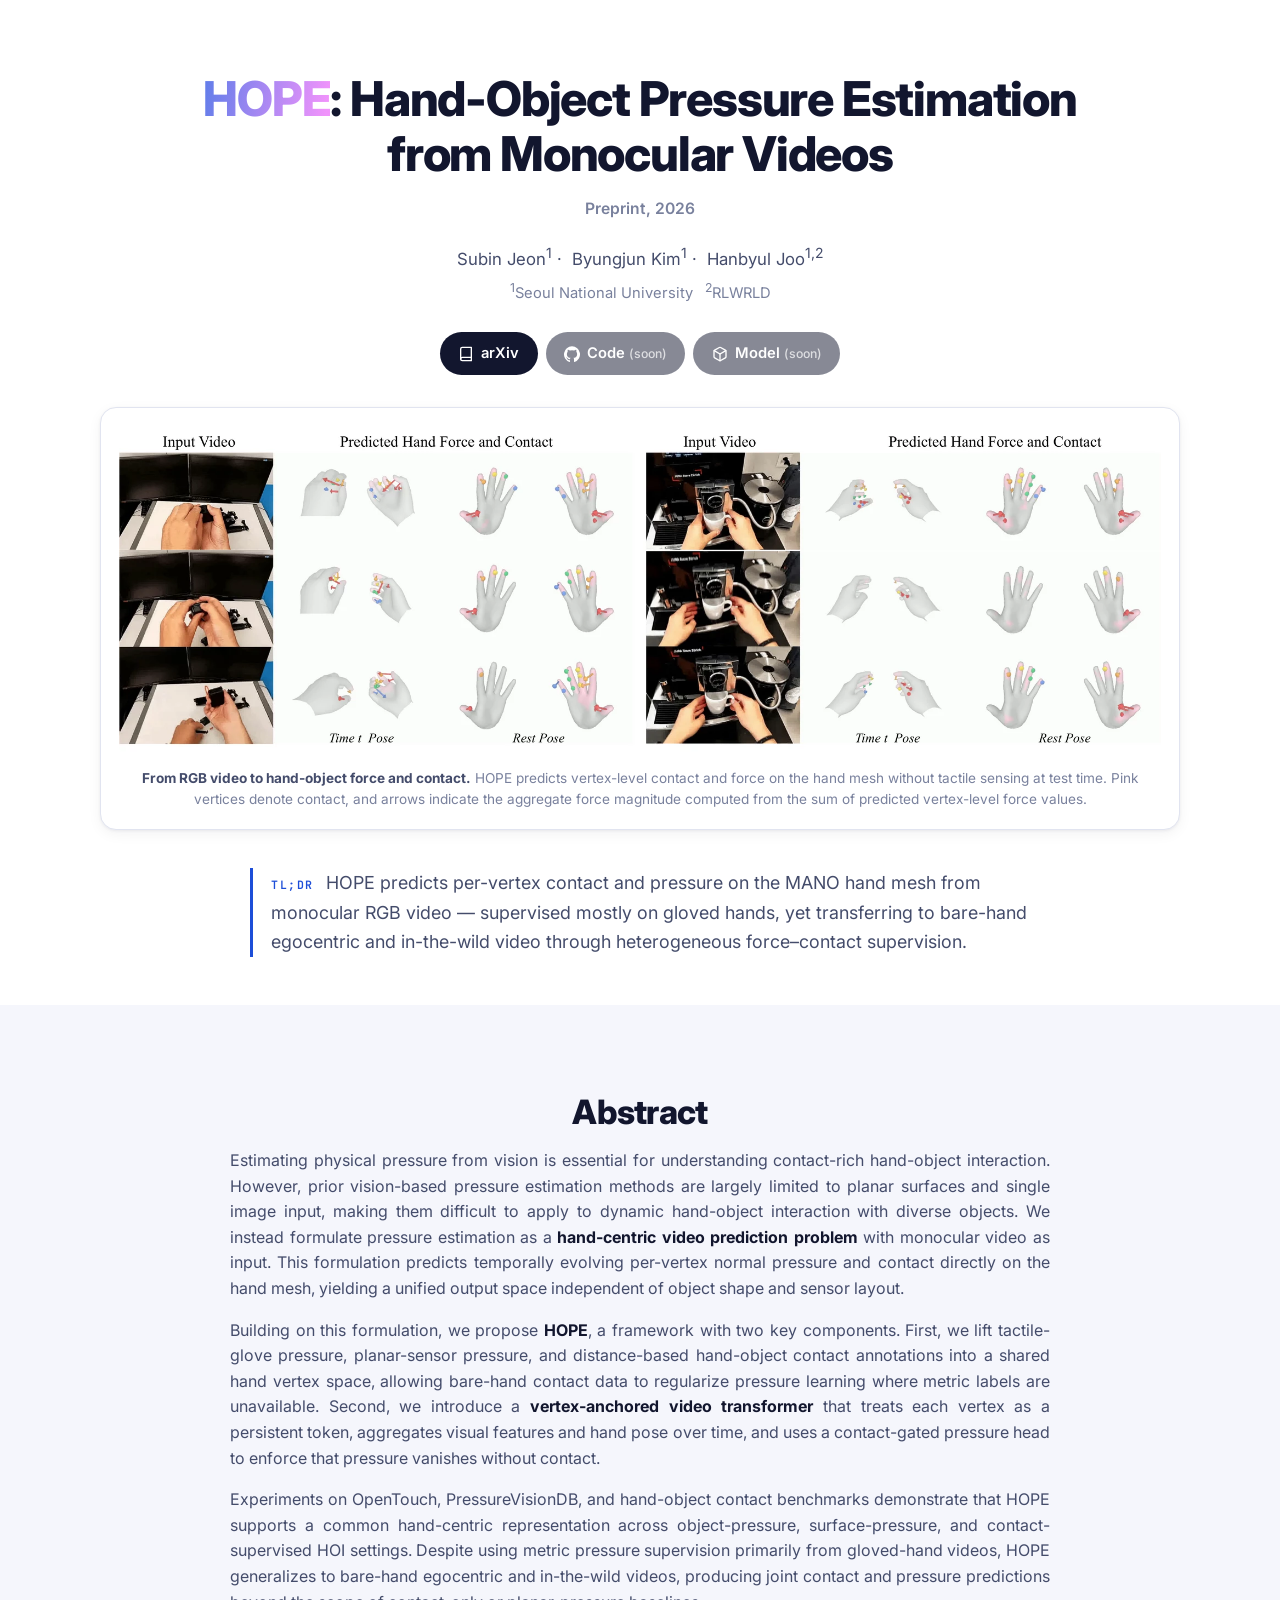
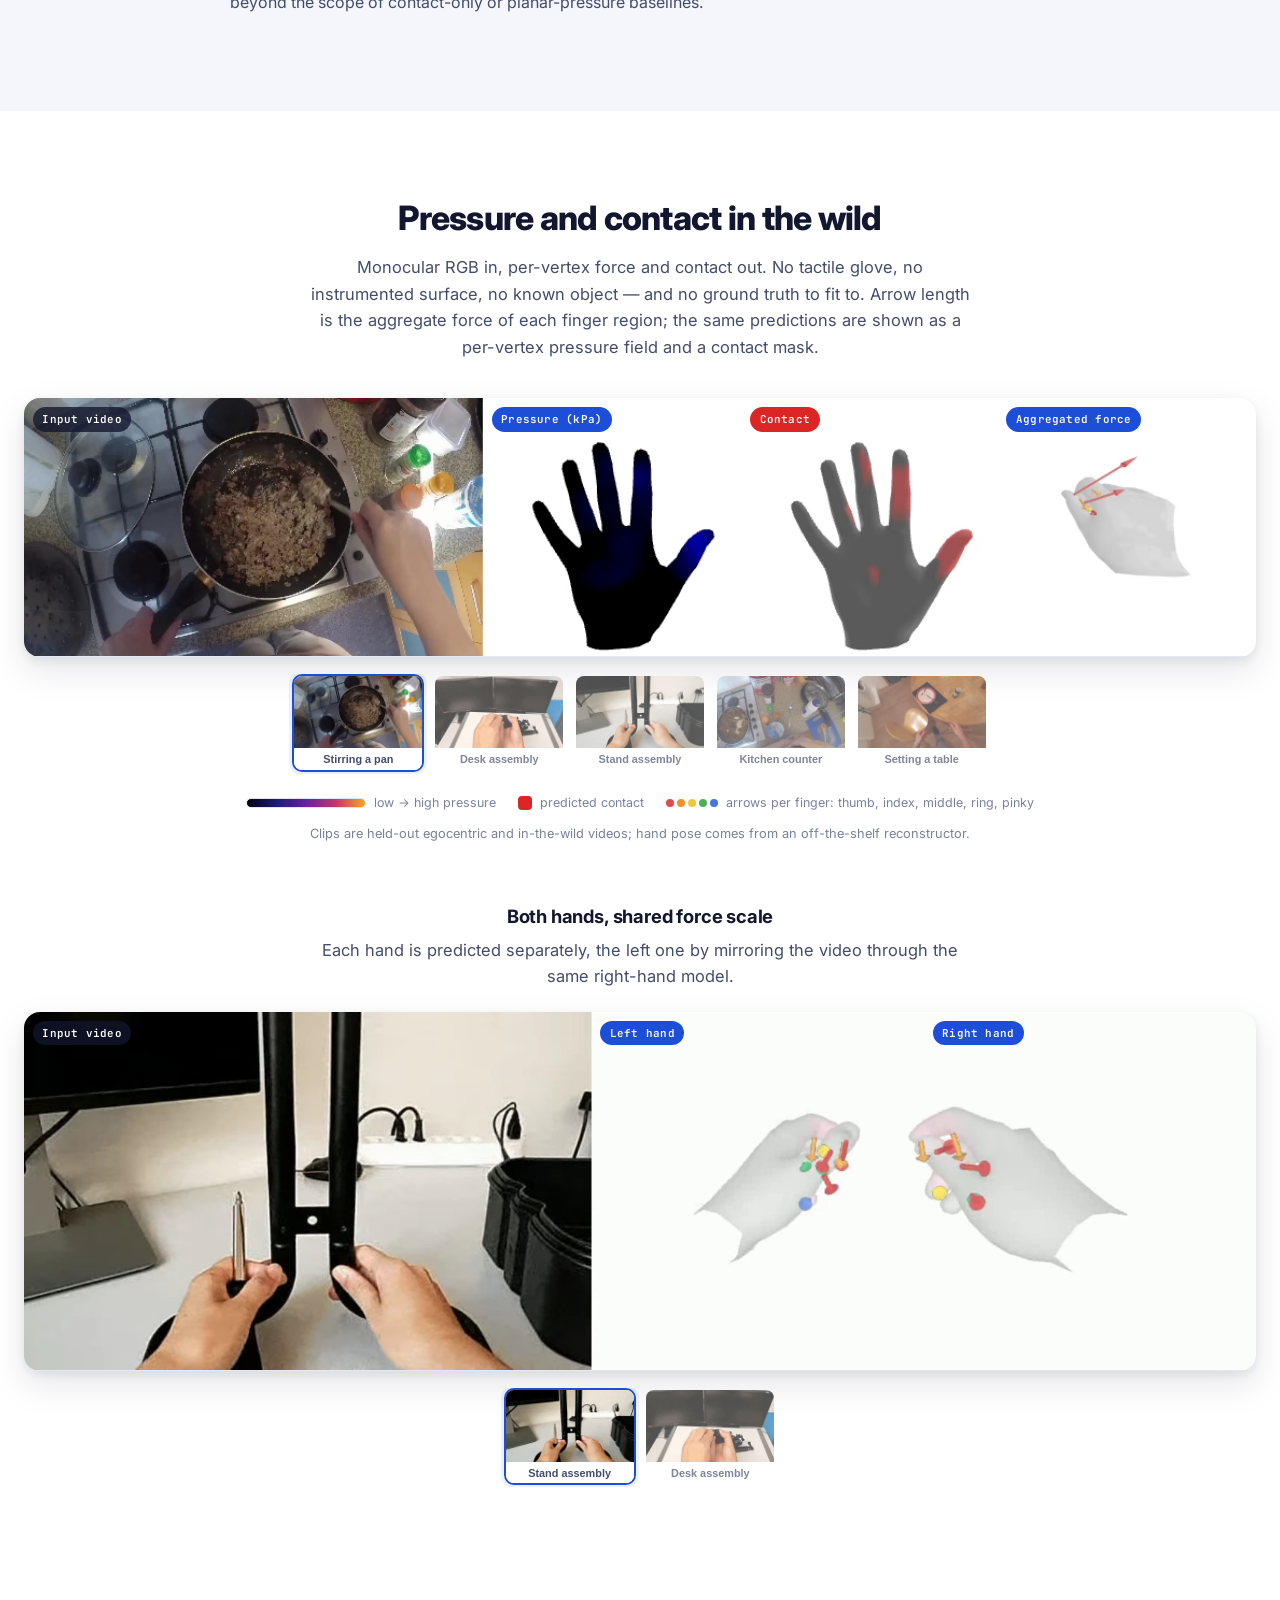
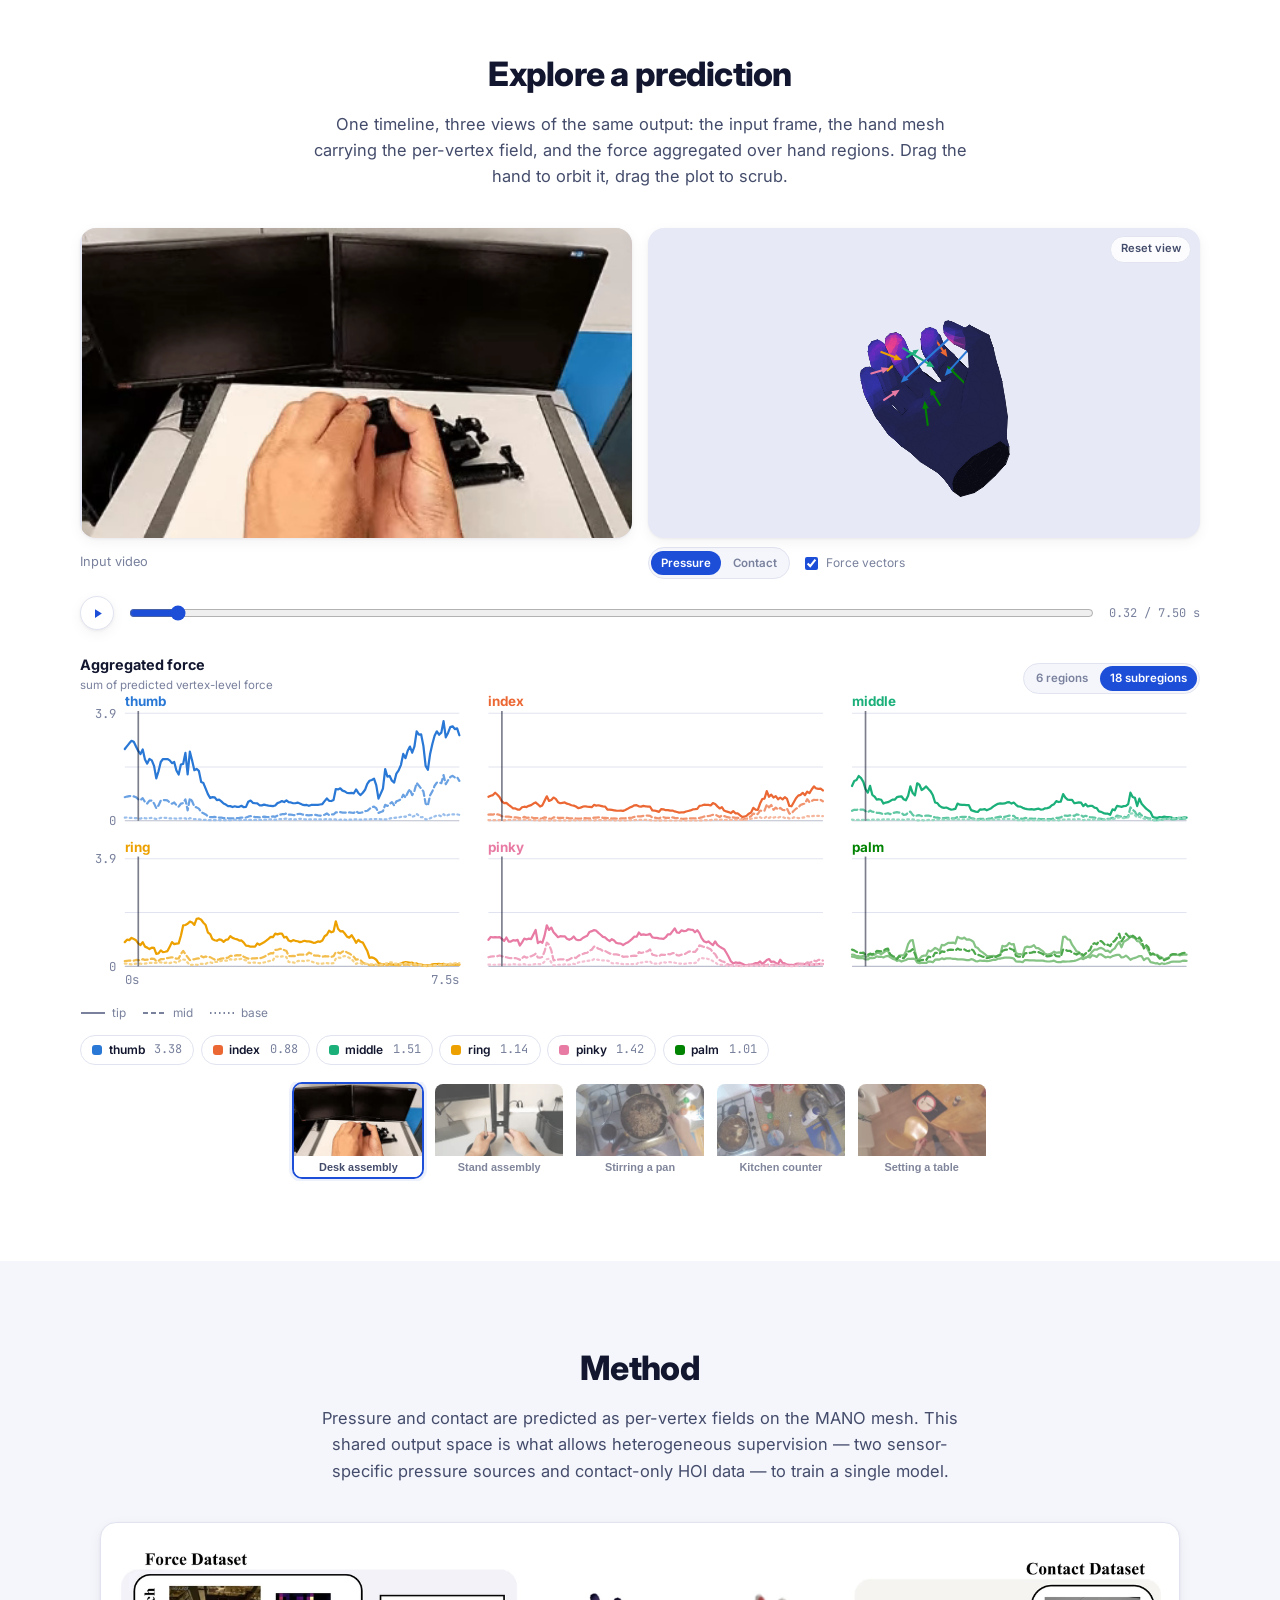
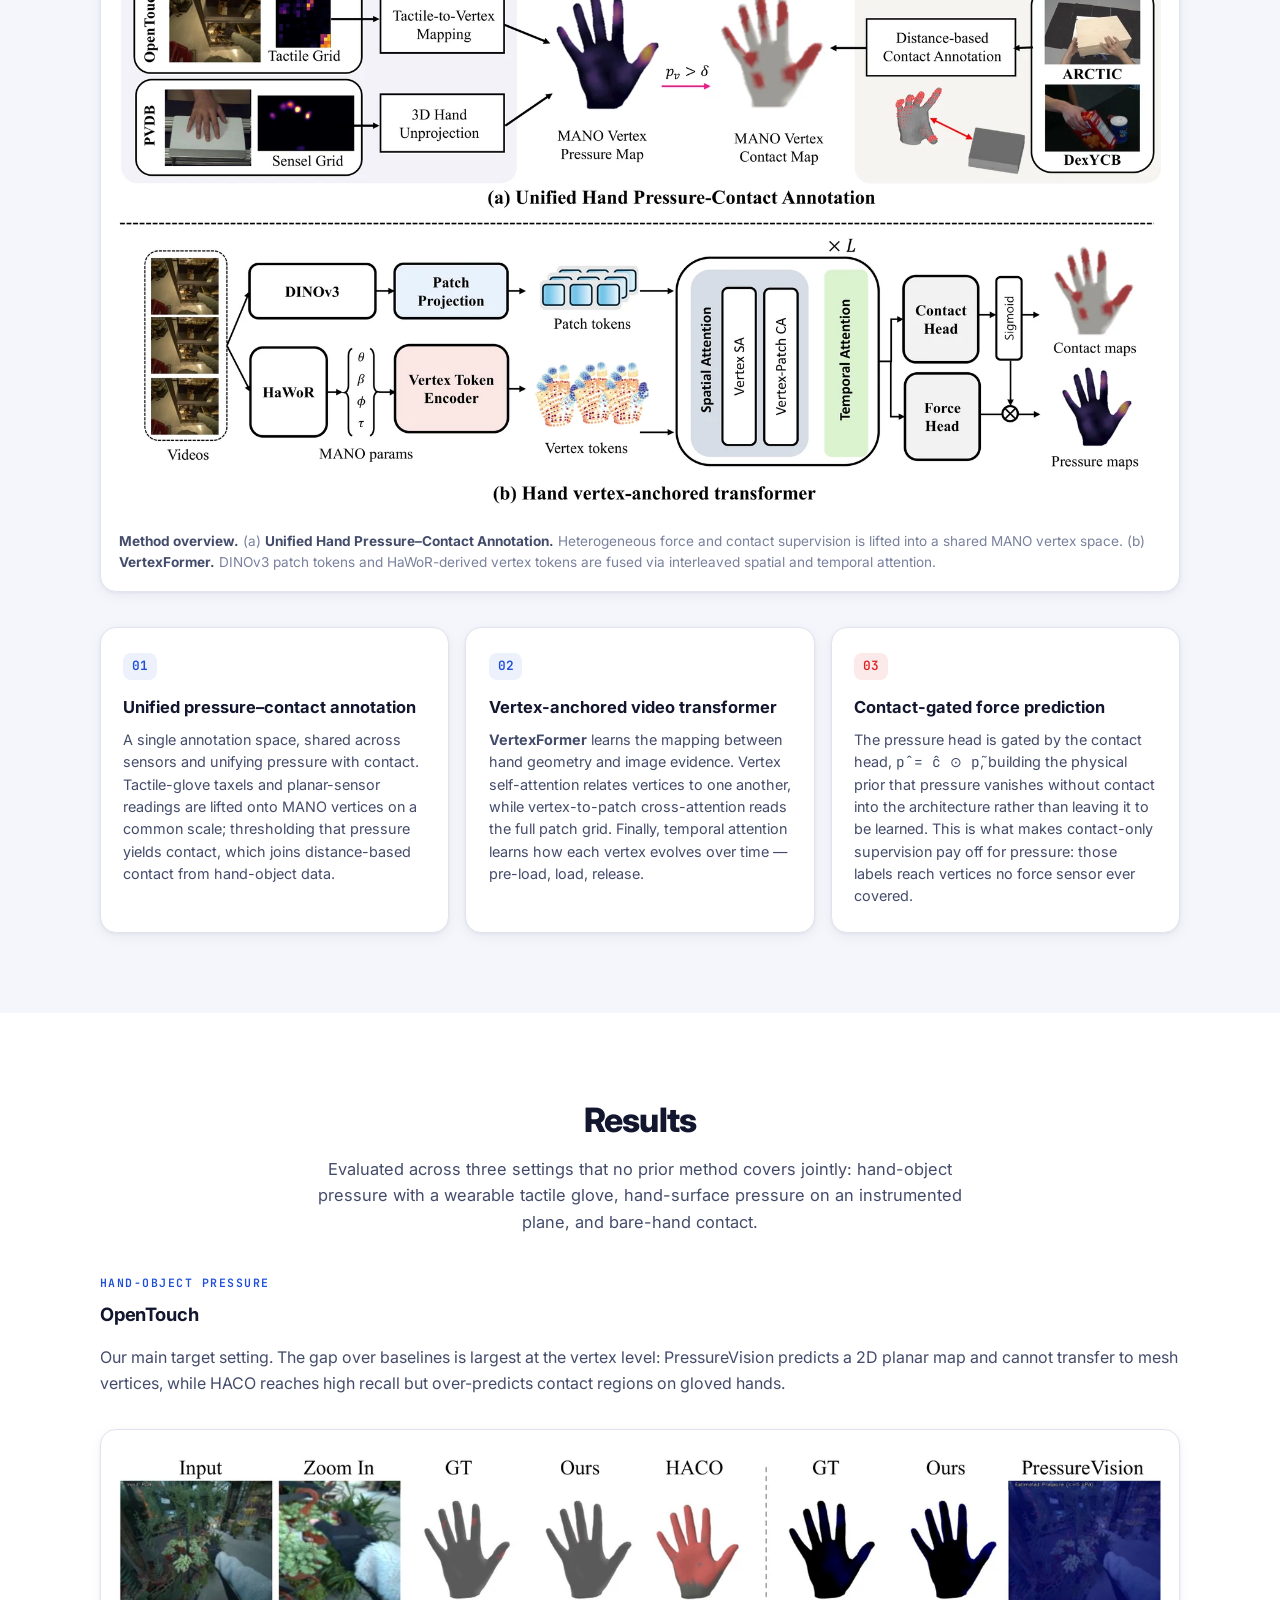
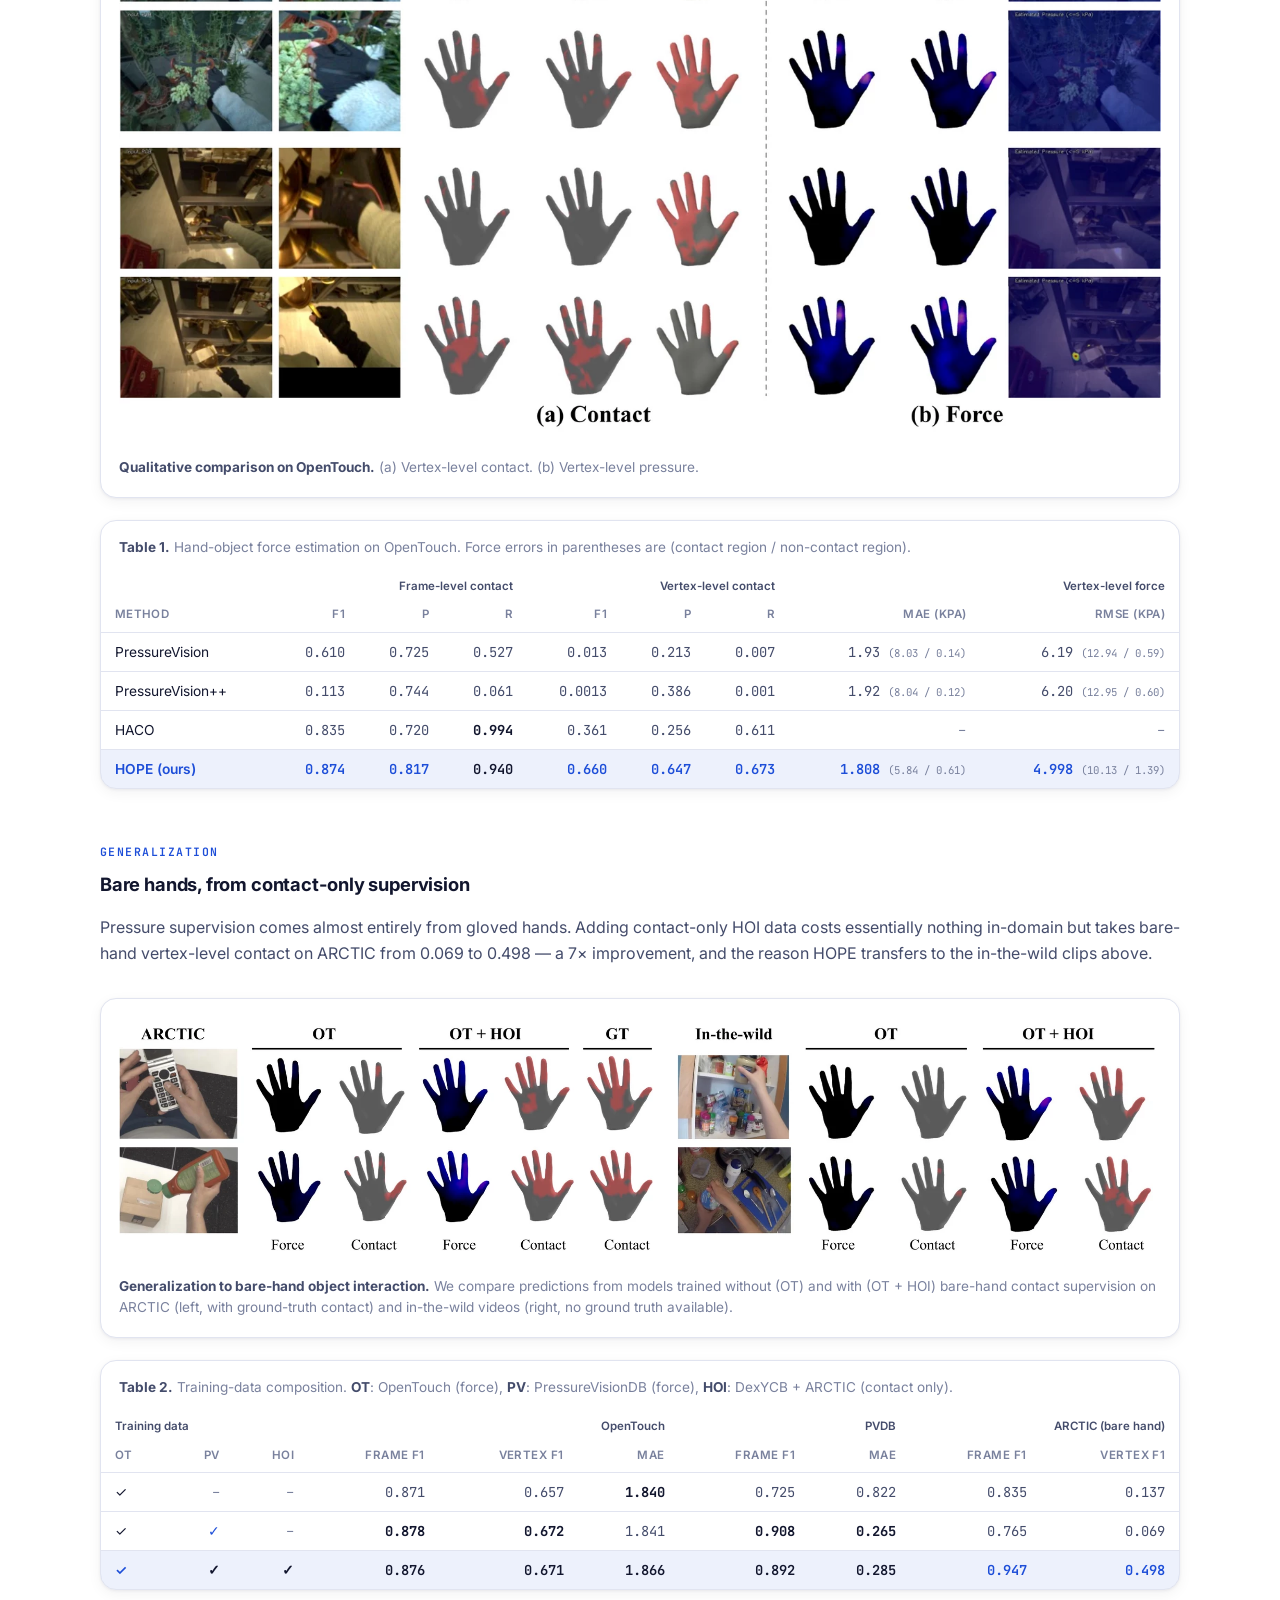
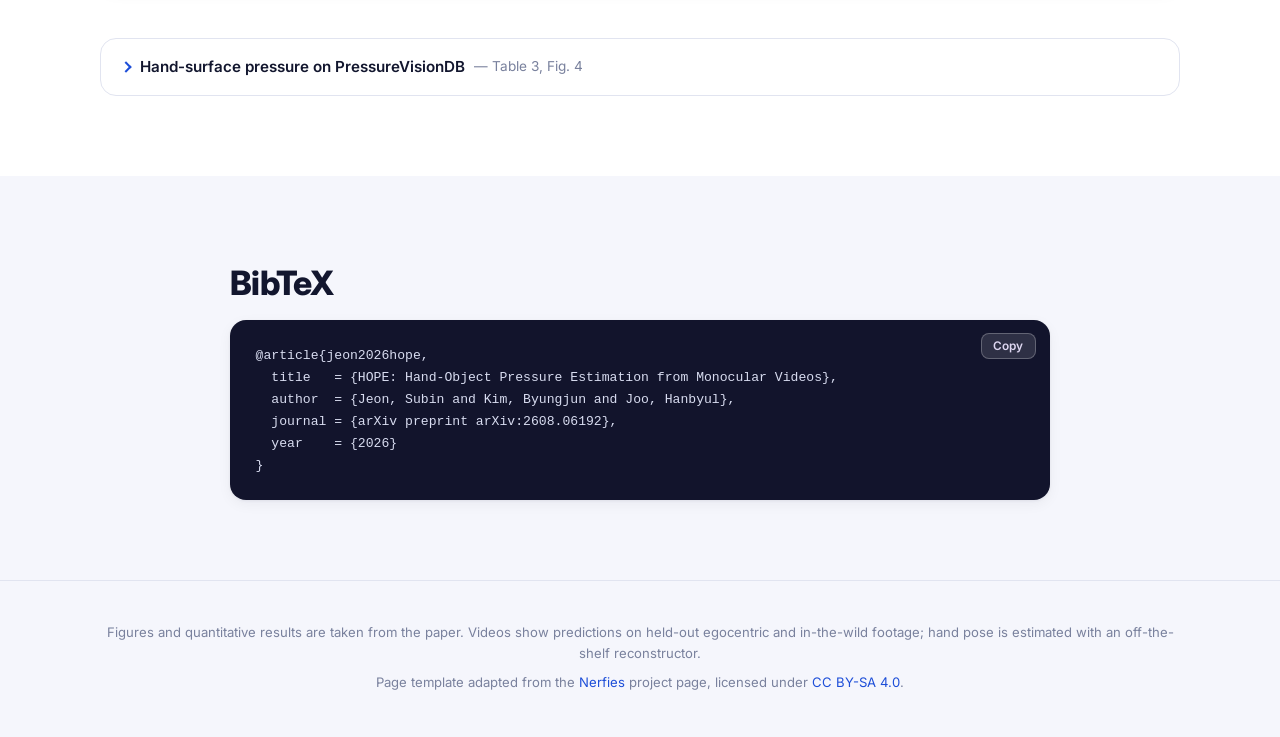
==== index.html @ cf9516cf "HOPE project page Static page for "HOPE: Hand-Object Pressure Estimation from Monocular Videos" — pa" ====
<!DOCTYPE html>
<html lang="en">
<head>
<meta charset="utf-8">
<meta name="viewport" content="width=device-width, initial-scale=1">
<title>HOPE: Hand-Object Pressure Estimation from Monocular Videos</title>
<meta name="description" content="HOPE predicts per-vertex contact and normal pressure on the MANO hand mesh from monocular RGB video, unifying tactile-glove pressure, planar-sensor pressure, and hand-object contact supervision in a single vertex space.">
<meta name="keywords" content="hand pressure estimation, contact estimation, hand-object interaction, tactile, MANO, video transformer">
<meta property="og:title" content="HOPE: Hand-Object Pressure Estimation from Monocular Videos">
<meta property="og:description" content="Per-vertex contact and normal pressure on the hand mesh, predicted from monocular RGB video — no tactile sensing at test time.">
<meta property="og:image" content="./media/posters/gopro_20.jpg">
<meta property="og:type" content="website">
<meta property="og:url" content="https://subin6.github.io/page-hope/">
<link rel="preconnect" href="https://fonts.googleapis.com">
<link rel="preconnect" href="https://fonts.gstatic.com" crossorigin>
<link rel="stylesheet" href="https://fonts.googleapis.com/css2?family=Inter:wght@400;500;600;700;800&family=JetBrains+Mono:wght@400;600&display=swap">
<link rel="stylesheet" href="./static/css/index.css">
<link rel="icon" type="image/svg+xml" href="./static/images/favicon.svg">
<script>document.documentElement.className += ' js';</script>
</head>
<body>

<!-- ============================================================== hero -->
<header class="hero">
  <div class="container">
    <h1 class="hero__title">
      <span class="brand-grad">HOPE</span>: Hand-Object Pressure Estimation<br class="wide-only">
      from Monocular Videos
    </h1>
    <p class="hero__venue">Preprint, 2026</p>
    <p class="hero__authors">
      <a href="https://sites.google.com/yonsei.ac.kr/subinjeon/home">Subin Jeon</a><sup>1</sup>&nbsp;&middot;&nbsp;
      <a href="https://bjkim95.github.io/">Byungjun Kim</a><sup>1</sup>&nbsp;&middot;&nbsp;
      <a href="https://jhugestar.github.io/">Hanbyul Joo</a><sup>1,2</sup>
    </p>
    <p class="hero__affil"><sup>1</sup>Seoul National University&nbsp;&nbsp;&nbsp;<sup>2</sup>RLWRLD</p>

    <nav class="links" aria-label="Paper resources">
      <a class="btn" href="https://arxiv.org/abs/2608.06192">
        <svg width="16" height="16" viewBox="0 0 24 24" fill="none" stroke="currentColor" stroke-width="2" stroke-linecap="round" stroke-linejoin="round"><path d="M4 19.5A2.5 2.5 0 0 1 6.5 17H20"/><path d="M6.5 2H20v20H6.5A2.5 2.5 0 0 1 4 19.5v-15A2.5 2.5 0 0 1 6.5 2z"/></svg>
        <span>arXiv</span>
      </a>
      <a class="btn" href="#" aria-disabled="true">
        <svg width="16" height="16" viewBox="0 0 24 24" fill="currentColor"><path d="M12 .5a12 12 0 0 0-3.79 23.39c.6.11.82-.26.82-.58v-2.03c-3.34.73-4.04-1.61-4.04-1.61-.55-1.39-1.34-1.76-1.34-1.76-1.09-.75.08-.73.08-.73 1.2.08 1.84 1.24 1.84 1.24 1.07 1.83 2.81 1.3 3.5 1 .11-.78.42-1.31.76-1.61-2.66-.3-5.47-1.33-5.47-5.93 0-1.31.47-2.38 1.24-3.22-.12-.3-.54-1.52.12-3.18 0 0 1-.32 3.3 1.23a11.5 11.5 0 0 1 6 0c2.28-1.55 3.29-1.23 3.29-1.23.66 1.66.24 2.88.12 3.18.77.84 1.23 1.91 1.23 3.22 0 4.61-2.81 5.63-5.49 5.92.43.37.82 1.1.82 2.22v3.29c0 .32.21.7.82.58A12 12 0 0 0 12 .5z"/></svg>
        <span>Code <small>(soon)</small></span>
      </a>
      <a class="btn" href="#" aria-disabled="true">
        <svg width="16" height="16" viewBox="0 0 24 24" fill="none" stroke="currentColor" stroke-width="2" stroke-linecap="round" stroke-linejoin="round"><path d="M21 16V8a2 2 0 0 0-1-1.73l-7-4a2 2 0 0 0-2 0l-7 4A2 2 0 0 0 3 8v8a2 2 0 0 0 1 1.73l7 4a2 2 0 0 0 2 0l7-4A2 2 0 0 0 21 16z"/><polyline points="3.27 6.96 12 12.01 20.73 6.96"/><line x1="12" y1="22.08" x2="12" y2="12"/></svg>
        <span>Model <small>(soon)</small></span>
      </a>
    </nav>

    <figure class="figure reveal">
      <img src="./static/images/fig1-teaser.webp"
           srcset="./static/images/fig1-teaser.webp 950w, ./static/images/fig1-teaser@2x.webp 1900w"
           sizes="(max-width: 1080px) 100vw, 1080px"
           width="1900" height="597"
           alt="From RGB video to hand-object force and contact: input frames beside predicted contact and force on the hand mesh, shown at the posed and rest pose.">
      <figcaption>
        <b>From RGB video to hand-object force and contact.</b> HOPE predicts vertex-level contact and
        force on the hand mesh without tactile sensing at test time. Pink vertices denote contact, and
        arrows indicate the aggregate force magnitude computed from the sum of predicted vertex-level
        force values.
      </figcaption>
    </figure>

    <div class="tldr reveal">
      <p>
        <span class="tldr__label">TL;DR</span>
        HOPE predicts per-vertex contact and pressure on the MANO hand mesh from monocular RGB video
        &mdash; supervised mostly on gloved hands, yet transferring to bare-hand egocentric and
        in-the-wild video through heterogeneous force&ndash;contact supervision.
      </p>
    </div>
  </div>
</header>

<!-- ========================================================== abstract -->
<section class="section section--tint">
  <div class="container container--narrow">
    <h2 class="section-title reveal">Abstract</h2>
    <div class="prose prose--justify reveal">
      <p>
        Estimating physical pressure from vision is essential for understanding contact-rich
        hand-object interaction. However, prior vision-based pressure estimation methods are largely
        limited to planar surfaces and single image input, making them difficult to apply to dynamic
        hand-object interaction with diverse objects. We instead formulate pressure estimation as a
        <b>hand-centric video prediction problem</b> with monocular video as input. This formulation
        predicts temporally evolving per-vertex normal pressure and contact directly on the hand mesh,
        yielding a unified output space independent of object shape and sensor layout.
      </p>
      <p>
        Building on this formulation, we propose <b>HOPE</b>, a framework with two key components.
        First, we lift tactile-glove pressure, planar-sensor pressure, and distance-based hand-object
        contact annotations into a shared hand vertex space, allowing bare-hand contact data to
        regularize pressure learning where metric labels are unavailable. Second, we introduce a
        <b>vertex-anchored video transformer</b> that treats each vertex as a persistent token,
        aggregates visual features and hand pose over time, and uses a contact-gated pressure head to
        enforce that pressure vanishes without contact.
      </p>
      <p>
        Experiments on OpenTouch, PressureVisionDB, and hand-object contact benchmarks demonstrate that
        HOPE supports a common hand-centric representation across object-pressure, surface-pressure,
        and contact-supervised HOI settings. Despite using metric pressure supervision primarily from
        gloved-hand videos, HOPE generalizes to bare-hand egocentric and in-the-wild videos, producing
        joint contact and pressure predictions beyond the scope of contact-only or planar-pressure
        baselines.
      </p>
    </div>
  </div>
</section>

<!-- ======================================================== in the wild -->
<section class="section" id="wild">
  <div class="container container--wide">
    <h2 class="section-title reveal">Pressure and contact in the wild</h2>
    <p class="section-lede reveal">
      Monocular RGB in, per-vertex force and contact out. No tactile glove, no instrumented surface,
      no known object &mdash; and no ground truth to fit to. Arrow length is the aggregate force of each
      finger region; the same predictions are shown as a per-vertex pressure field and a contact mask.
    </p>

    <div class="reveal">
      <div class="clip clip--single">
        <div class="clip__inner">
          <video id="wildVideo" loop muted playsinline preload="metadata"
                 poster="./media/posters/gopro_20.jpg"
                 width="1144" height="240"
                 aria-label="Predicted force vectors, pressure field, and contact regions on an in-the-wild video"></video>
          <div class="clip__labels">
            <span>Input video</span>
            <span class="is-ours">Pressure&nbsp;(kPa)</span>
            <span class="is-contact">Contact</span>
            <span class="is-ours">Aggregated force</span>
          </div>
        </div>
      </div>
      <p class="hint swipe-hint">Swipe the panel sideways to compare all four views.</p>

      <div class="strip" id="wildStrip" role="tablist" aria-label="Select a clip"></div>

      <div class="legend">
        <span class="legend__item">
          <span class="legend__ramp" aria-hidden="true"></span>
          low &rarr; high pressure
        </span>
        <span class="legend__item">
          <span class="legend__swatch" aria-hidden="true"></span>
          predicted contact
        </span>
        <span class="legend__item">
          <span class="legend__arrows" aria-hidden="true">
            <i style="background:#e04a4a"></i><i style="background:#f0912e"></i><i style="background:#ecc93a"></i><i style="background:#4fae57"></i><i style="background:#4a72e0"></i>
          </span>
          arrows per finger: thumb, index, middle, ring, pinky
        </span>
      </div>
      <p class="hint">Clips are held-out egocentric and in-the-wild videos; hand pose comes from an off-the-shelf reconstructor.</p>
    </div>

    <div class="reveal" style="margin-top:3.6rem">
      <h3 class="subhead" style="text-align:center">Both hands, shared force scale</h3>
      <p class="section-lede" style="margin-bottom:1.4rem">
        Each hand is predicted separately, the left one by mirroring the video through the same
        right-hand model.
      </p>
      <div class="clip clip--pair">
        <div class="clip__inner">
          <video id="pairVideo" loop muted playsinline preload="none"
                 poster="./media/posters/gopro_20_pair.jpg"
                 width="1650" height="480"
                 aria-label="Predicted force vectors on both hands, rendered at a shared scale"></video>
          <div class="clip__labels">
            <span>Input video</span>
            <span class="is-ours">Left hand</span>
            <span class="is-ours">Right hand</span>
          </div>
        </div>
      </div>
      <div class="strip" id="pairStrip" role="tablist" aria-label="Select a two-hand clip"></div>
    </div>
  </div>
</section>

<!-- ========================================================== explorer -->
<section class="section" id="explore">
  <div class="container container--wide">
    <h2 class="section-title reveal">Explore a prediction</h2>
    <p class="section-lede reveal">
      One timeline, three views of the same output: the input frame, the hand mesh
      carrying the per-vertex field, and the force aggregated over hand regions.
      Drag the hand to orbit it, drag the plot to scrub.
    </p>

    <div class="explore reveal">
      <div class="explore__stage">
        <figure class="explore__pane explore__pane--video">
          <div class="explore__crop">
            <video id="exVideo" loop muted playsinline preload="metadata"
                   width="1144" height="240"
                   aria-label="Input video for the selected clip"></video>
          </div>
          <figcaption>Input video</figcaption>
        </figure>

        <figure class="explore__pane explore__pane--viewer">
          <div class="explore__canvas-wrap">
            <canvas id="exCanvas" aria-label="Predicted hand mesh, drag to orbit"></canvas>
            <p class="explore__status" id="exStatus" hidden>Loading force data&hellip;</p>
            <button type="button" class="explore__reset" id="exReset" title="Reset view">Reset view</button>
          </div>
          <figcaption>
            <span class="seg" role="group" aria-label="Mesh colouring">
              <button type="button" class="seg__btn is-active" data-mesh="pressure" aria-pressed="true">Pressure</button>
              <button type="button" class="seg__btn" data-mesh="contact" aria-pressed="false">Contact</button>
            </span>
            <label class="toggle"><input type="checkbox" id="exArrows" checked> Force vectors</label>
          </figcaption>
        </figure>
      </div>

      <div class="transport">
        <button type="button" class="transport__play" id="exPlay" data-state="paused" aria-label="Play or pause">
          <svg class="ic-play" width="15" height="15" viewBox="0 0 24 24" fill="currentColor"><path d="M8 5v14l11-7z"/></svg>
          <svg class="ic-pause" width="15" height="15" viewBox="0 0 24 24" fill="currentColor"><path d="M6 5h4v14H6zM14 5h4v14h-4z"/></svg>
        </button>
        <input type="range" class="transport__scrub" id="exScrub" min="0" max="1000" value="0"
               aria-label="Seek within the clip">
        <span class="transport__time mono" id="exTime">0.00 / 0.00 s</span>
      </div>

      <div class="plot">
        <div class="plot__head">
          <p class="plot__title">Aggregated force<span class="plot__unit">sum of predicted vertex-level force</span></p>
          <span class="seg" role="group" aria-label="Plot granularity">
            <button type="button" class="seg__btn" data-granularity="region" aria-pressed="false">6 regions</button>
            <button type="button" class="seg__btn is-active" data-granularity="sub" aria-pressed="true">18 subregions</button>
          </span>
        </div>
        <div id="exPlot"></div>
        <div class="plot-parts">
          <span><svg width="26" height="6"><line x1="1" y1="3" x2="25" y2="3" stroke="currentColor" stroke-width="2"/></svg> tip</span>
          <span><svg width="26" height="6"><line x1="1" y1="3" x2="25" y2="3" stroke="currentColor" stroke-width="2" stroke-dasharray="5 3"/></svg> mid</span>
          <span><svg width="26" height="6"><line x1="1" y1="3" x2="25" y2="3" stroke="currentColor" stroke-width="2" stroke-dasharray="1.5 3"/></svg> base</span>
        </div>
        <div class="plot-legend" id="exLegend" aria-label="Regions and their value at the playhead"></div>
      </div>

      <div class="strip" id="exStrip" aria-label="Select a clip"></div>
    </div>
  </div>
</section>

<!-- =========================================================== method -->
<section class="section section--tint" id="method">
  <div class="container">
    <h2 class="section-title reveal">Method</h2>
    <p class="section-lede reveal">
      Pressure and contact are predicted as per-vertex fields on the MANO mesh. This shared output
      space is what allows heterogeneous supervision &mdash; two sensor-specific pressure sources and
      contact-only HOI data &mdash; to train a single model.
    </p>

    <figure class="figure reveal">
      <img src="./static/images/fig2-method.webp"
           srcset="./static/images/fig2-method.webp 850w, ./static/images/fig2-method@2x.webp 1700w"
           sizes="(max-width: 1080px) 100vw, 1080px"
           width="1700" height="938" loading="lazy"
           alt="Method overview: heterogeneous force and contact supervision lifted to MANO vertex space, then a vertex-anchored transformer fusing DINOv3 patch tokens with HaWoR-derived vertex tokens.">
      <figcaption>
        <b>Method overview.</b> (a) <b>Unified Hand Pressure&ndash;Contact Annotation.</b> Heterogeneous
        force and contact supervision is lifted into a shared MANO vertex space.
        (b) <b>VertexFormer.</b> DINOv3 patch tokens and HaWoR-derived vertex tokens are fused via
        interleaved spatial and temporal attention.
      </figcaption>
    </figure>

    <div class="cards">
      <div class="card reveal">
        <div class="card__num">01</div>
        <h3>Unified pressure&ndash;contact annotation</h3>
        <p>
          A single annotation space, shared across sensors and unifying pressure with contact.
          Tactile-glove taxels and planar-sensor readings are lifted onto MANO vertices on a common
          scale; thresholding that pressure yields contact, which joins distance-based contact from
          hand-object data.
        </p>
      </div>
      <div class="card reveal">
        <div class="card__num">02</div>
        <h3>Vertex-anchored video transformer</h3>
        <p>
          <b>VertexFormer</b> learns the mapping between hand geometry and image evidence. Vertex
          self-attention relates vertices to one another, while vertex-to-patch cross-attention reads
          the full patch grid. Finally, temporal attention learns how each vertex evolves over time
          &mdash; pre-load, load, release.
        </p>
      </div>
      <div class="card reveal">
        <div class="card__num is-contact">03</div>
        <h3>Contact-gated force prediction</h3>
        <p>
          The pressure head is gated by the contact head,
          <span class="mono">p&#770; = c&#770; &odot; p&#771;</span>, building the physical prior that
          pressure vanishes without contact into the architecture rather than leaving it to be learned.
          This is what makes contact-only supervision pay off for pressure: those labels reach vertices
          no force sensor ever covered.
        </p>
      </div>
    </div>
  </div>
</section>

<!-- ========================================================== results -->
<section class="section" id="results">
  <div class="container">
    <h2 class="section-title reveal">Results</h2>
    <p class="section-lede reveal">
      Evaluated across three settings that no prior method covers jointly: hand-object pressure with a
      wearable tactile glove, hand-surface pressure on an instrumented plane, and bare-hand contact.
    </p>

    <!-- OpenTouch -->
    <div class="reveal" style="margin-top:2.4rem">
      <p class="eyebrow">Hand-object pressure</p>
      <h3 class="subhead">OpenTouch</h3>
      <p class="prose">
        Our main target setting. The gap over baselines is largest at the vertex level: PressureVision
        predicts a 2D planar map and cannot transfer to mesh vertices, while HACO reaches high recall
        but over-predicts contact regions on gloved hands.
      </p>

      <figure class="figure">
        <img src="./static/images/fig3-opentouch.webp"
             srcset="./static/images/fig3-opentouch.webp 750w, ./static/images/fig3-opentouch@2x.webp 1500w"
             sizes="(max-width: 1080px) 100vw, 1080px"
             width="1500" height="857" loading="lazy"
             alt="Qualitative comparison on OpenTouch: contact predictions from ours and HACO, and force predictions from ours and PressureVision, against ground truth.">
        <figcaption><b>Qualitative comparison on OpenTouch.</b> (a) Vertex-level contact. (b) Vertex-level pressure.</figcaption>
      </figure>

      <div class="table-wrap">
        <table>
          <caption><b>Table 1.</b> Hand-object force estimation on OpenTouch. Force errors in parentheses are (contact region / non-contact region).</caption>
          <thead>
            <tr class="group">
              <th></th><th colspan="3">Frame-level contact</th><th colspan="3">Vertex-level contact</th><th colspan="2">Vertex-level force</th>
            </tr>
            <tr>
              <th>Method</th><th>F1</th><th>P</th><th>R</th><th>F1</th><th>P</th><th>R</th><th>MAE (kPa)</th><th>RMSE (kPa)</th>
            </tr>
          </thead>
          <tbody>
            <tr>
              <td>PressureVision</td><td>0.610</td><td>0.725</td><td>0.527</td>
              <td>0.013</td><td>0.213</td><td>0.007</td>
              <td>1.93 <span class="sub">(8.03&nbsp;/&nbsp;0.14)</span></td><td>6.19 <span class="sub">(12.94&nbsp;/&nbsp;0.59)</span></td>
            </tr>
            <tr>
              <td>PressureVision++</td><td>0.113</td><td>0.744</td><td>0.061</td>
              <td>0.0013</td><td>0.386</td><td>0.001</td>
              <td>1.92 <span class="sub">(8.04&nbsp;/&nbsp;0.12)</span></td><td>6.20 <span class="sub">(12.95&nbsp;/&nbsp;0.60)</span></td>
            </tr>
            <tr>
              <td>HACO</td><td>0.835</td><td>0.720</td><td class="best">0.994</td>
              <td>0.361</td><td>0.256</td><td>0.611</td>
              <td class="dash">&ndash;</td><td class="dash">&ndash;</td>
            </tr>
            <tr class="is-ours">
              <td>HOPE (ours)</td><td class="best">0.874</td><td class="best">0.817</td><td>0.940</td>
              <td class="best">0.660</td><td class="best">0.647</td><td class="best">0.673</td>
              <td class="best">1.808 <span class="sub">(5.84&nbsp;/&nbsp;0.61)</span></td><td class="best">4.998 <span class="sub">(10.13&nbsp;/&nbsp;1.39)</span></td>
            </tr>
          </tbody>
        </table>
      </div>
    </div>

    <!-- Generalization -->
    <div class="reveal" style="margin-top:3.4rem">
      <p class="eyebrow">Generalization</p>
      <h3 class="subhead">Bare hands, from contact-only supervision</h3>
      <p class="prose">
        Pressure supervision comes almost entirely from gloved hands. Adding contact-only HOI data
        costs essentially nothing in-domain but takes bare-hand vertex-level contact on ARCTIC from
        0.069 to 0.498 &mdash; a 7&times; improvement, and the reason HOPE transfers to the in-the-wild
        clips above.
      </p>

      <figure class="figure">
        <img src="./static/images/fig6-generalization.webp"
             srcset="./static/images/fig6-generalization.webp 1000w, ./static/images/fig6-generalization@2x.webp 2000w"
             sizes="(max-width: 1080px) 100vw, 1080px"
             width="2000" height="469" loading="lazy"
             alt="Generalization to bare-hand object interaction, comparing models trained with and without bare-hand contact supervision on ARCTIC and in-the-wild videos.">
        <figcaption>
          <b>Generalization to bare-hand object interaction.</b> We compare predictions from models
          trained without (OT) and with (OT&nbsp;+&nbsp;HOI) bare-hand contact supervision on ARCTIC
          (left, with ground-truth contact) and in-the-wild videos (right, no ground truth available).
        </figcaption>
      </figure>

      <div class="table-wrap">
        <table>
          <caption>
            <b>Table 2.</b> Training-data composition. <b>OT</b>: OpenTouch (force), <b>PV</b>:
            PressureVisionDB (force), <b>HOI</b>: DexYCB + ARCTIC (contact only).
          </caption>
          <thead>
            <tr class="group">
              <th colspan="3">Training data</th><th colspan="3">OpenTouch</th><th colspan="2">PVDB</th><th colspan="2">ARCTIC (bare hand)</th>
            </tr>
            <tr>
              <th>OT</th><th>PV</th><th>HOI</th>
              <th>Frame F1</th><th>Vertex F1</th><th>MAE</th>
              <th>Frame F1</th><th>MAE</th>
              <th>Frame F1</th><th>Vertex F1</th>
            </tr>
          </thead>
          <tbody>
            <tr>
              <td class="check">&#10003;</td><td class="dash">&ndash;</td><td class="dash">&ndash;</td>
              <td>0.871</td><td>0.657</td><td class="best">1.840</td>
              <td>0.725</td><td>0.822</td>
              <td>0.835</td><td>0.137</td>
            </tr>
            <tr>
              <td class="check">&#10003;</td><td class="check">&#10003;</td><td class="dash">&ndash;</td>
              <td class="best">0.878</td><td class="best">0.672</td><td>1.841</td>
              <td class="best">0.908</td><td class="best">0.265</td>
              <td>0.765</td><td>0.069</td>
            </tr>
            <tr class="is-ours">
              <td class="check">&#10003;</td><td class="check">&#10003;</td><td class="check">&#10003;</td>
              <td>0.876</td><td>0.671</td><td>1.866</td>
              <td>0.892</td><td>0.285</td>
              <td class="best">0.947</td><td class="best">0.498</td>
            </tr>
          </tbody>
        </table>
      </div>
    </div>

    <!-- Collapsed extras -->
    <div class="reveal" style="margin-top:3rem">
      <details class="more">
        <summary>Hand-surface pressure on PressureVisionDB <span>&mdash; Table 3, Fig. 4</span></summary>
        <div class="more__body">
          <p class="prose">
            The same vertex-space model is competitive on frame-level contact and achieves the lowest
            vertex-level force errors, despite predicting in a hand-centric space rather than the
            sensor's native 2D image space. PressureVision keeps an advantage on pixel-level IoU
            because projecting mesh vertices back to the pad introduces hand-reconstruction error that
            planar methods avoid.
          </p>
          <figure class="figure">
            <img src="./static/images/fig4-pressurevision.webp"
                 srcset="./static/images/fig4-pressurevision.webp 850w, ./static/images/fig4-pressurevision@2x.webp 1700w"
                 sizes="(max-width: 1080px) 100vw, 1080px"
                 width="1700" height="374" loading="lazy"
                 alt="Qualitative comparison on PressureVision, with vertex-level predictions projected onto the image plane.">
            <figcaption><b>Qualitative comparison on PressureVision.</b> Our vertex-level predictions are projected onto the image plane for comparison.</figcaption>
          </figure>
          <div class="table-wrap">
            <table>
              <caption><b>Table 3.</b> Hand-surface force estimation on PressureVisionDB.</caption>
              <thead>
                <tr class="group">
                  <th></th><th colspan="3">Frame-level contact</th><th colspan="2">Pixel-level IoU</th><th colspan="2">Vertex-level force</th>
                </tr>
                <tr><th>Method</th><th>F1</th><th>P</th><th>R</th><th>Contact</th><th>Volume</th><th>MAE (kPa)</th><th>RMSE (kPa)</th></tr>
              </thead>
              <tbody>
                <tr><td>PressureVision</td><td class="best">0.939</td><td class="best">0.977</td><td>0.904</td><td class="best">0.547</td><td class="best">0.411</td><td>0.471</td><td>3.726</td></tr>
                <tr><td>PressureVision++</td><td>0.248</td><td>0.963</td><td>0.143</td><td>0.022</td><td>0.021</td><td class="best">0.248</td><td>3.025</td></tr>
                <tr class="is-ours"><td>HOPE (ours)</td><td>0.905</td><td>0.891</td><td class="best">0.920</td><td>0.328</td><td>0.218</td><td>0.449</td><td class="best">2.314</td></tr>
              </tbody>
            </table>
          </div>
        </div>
      </details>

    </div>
  </div>
</section>

<!-- =========================================================== bibtex -->
<section class="section section--tint" id="bibtex">
  <div class="container container--narrow">
    <h2 class="section-title reveal" style="text-align:left">BibTeX</h2>
    <div class="bibtex reveal">
      <button class="copy-btn" id="copyBibtex" type="button">Copy</button>
<pre><code id="bibtexCode">@article{jeon2026hope,
  title   = {HOPE: Hand-Object Pressure Estimation from Monocular Videos},
  author  = {Jeon, Subin and Kim, Byungjun and Joo, Hanbyul},
  journal = {arXiv preprint arXiv:2608.06192},
  year    = {2026}
}</code></pre>
    </div>
  </div>
</section>

<footer class="footer">
  <p>
    Figures and quantitative results are taken from the paper. Videos show predictions on held-out
    egocentric and in-the-wild footage; hand pose is estimated with an off-the-shelf reconstructor.
  </p>
  <p>
    Page template adapted from the
    <a href="https://github.com/nerfies/nerfies.github.io">Nerfies</a> project page, licensed under
    <a href="http://creativecommons.org/licenses/by-sa/4.0/">CC BY-SA 4.0</a>.
  </p>
</footer>

<script src="./static/js/index.js" defer></script>
<script src="./static/js/explore.js" defer></script>
</body>
</html>
---- static/css/index.css ----
/* HOPE project page — self-contained stylesheet (no CSS framework). */

:root {
  /* ---- palette (swap this block to restyle the whole page) ----
     --grad-a -> --grad-b is the wordmark gradient only; --accent carries the UI.
     --contact stays red on purpose — red *means* contact in every paper figure,
     so no other element is allowed to claim it. --ink-rgb feeds every shadow and
     translucent overlay so they stay tinted with the palette. */
  --grad-a: #667eea;
  --grad-b: #f093fb;
  --accent: #1d4ed8;
  --accent-bright: #3b82f6;
  --accent-soft: rgba(29, 78, 216, 0.08);
  --contact: #dc2626;
  --contact-soft: rgba(220, 38, 38, 0.1);
  --ink: #12162e;
  --ink-rgb: 18, 22, 46;
  --ink-soft: #444c6b;
  --ink-faint: #79819d;
  --surface: #ffffff;
  --surface-tint: #f5f6fc;
  --border: #e1e4f0;
  --code-bg: #12142c;
  --code-fg: #d8dcf0;
  --media-bg: #e7eaf6;
  /* ---- end palette ---- */

  --radius: 16px;
  --shadow-sm: 0 1px 3px rgba(var(--ink-rgb), 0.06), 0 4px 14px rgba(var(--ink-rgb), 0.05);
  --shadow-md: 0 4px 10px rgba(var(--ink-rgb), 0.08), 0 14px 36px rgba(var(--ink-rgb), 0.1);
  --font-sans: 'Inter', 'Noto Sans KR', -apple-system, BlinkMacSystemFont, 'Segoe UI', sans-serif;
  --font-mono: 'JetBrains Mono', ui-monospace, SFMono-Regular, Menlo, monospace;
  --max: 1080px;
}

*, *::before, *::after { box-sizing: border-box; }

html { scroll-behavior: smooth; -webkit-text-size-adjust: 100%; }

body {
  margin: 0;
  font-family: var(--font-sans);
  font-size: 16px;
  line-height: 1.6;
  color: var(--ink);
  background: var(--surface);
  -webkit-font-smoothing: antialiased;
}

img, video { max-width: 100%; }

a { color: var(--accent); text-decoration: none; }
a:hover { text-decoration: underline; }

.mono { font-family: var(--font-mono); }
.accent { color: var(--accent); }

/* ---------------------------------------------------------------- layout */

.section { padding: 5rem 1.5rem; }
.section--tint { background: var(--surface-tint); }
.container { max-width: var(--max); margin: 0 auto; }
.container--wide { max-width: 1240px; }
.container--narrow { max-width: 820px; }

.section-title {
  font-size: clamp(1.6rem, 3.4vw, 2.1rem);
  font-weight: 800;
  letter-spacing: -0.022em;
  margin: 0 0 0.6rem;
  text-align: center;
}
.section-lede {
  max-width: 660px;
  margin: 0 auto 2.4rem;
  text-align: center;
  color: var(--ink-soft);
  font-size: 1.03rem;
}
.section-title + .section-lede { margin-top: 0.4rem; }
.section-title:only-child { margin-bottom: 2.2rem; }

.subhead {
  font-size: 1.15rem;
  font-weight: 700;
  letter-spacing: -0.01em;
  margin: 0 0 0.35rem;
}
.eyebrow {
  font-family: var(--font-mono);
  font-size: 0.72rem;
  font-weight: 600;
  letter-spacing: 0.13em;
  text-transform: uppercase;
  color: var(--accent);
  margin: 0 0 0.5rem;
}

/* ------------------------------------------------------------------ hero */

.hero { padding: 4.5rem 1.5rem 3rem; text-align: center; }

.wide-only { display: none; }
@media (min-width: 720px) { .wide-only { display: inline; } }

.hero__title {
  font-size: clamp(1.8rem, 4.6vw, 3rem);
  font-weight: 800;
  letter-spacing: -0.025em;
  line-height: 1.14;
  margin: 0 0 0.9rem;
}
.brand-grad {
  background: linear-gradient(100deg, var(--grad-a) 5%, var(--grad-b) 95%);
  -webkit-background-clip: text;
  background-clip: text;
  -webkit-text-fill-color: transparent;
  color: transparent;
}
.hero__venue {
  font-size: 0.98rem;
  font-weight: 600;
  color: var(--ink-faint);
  margin: 0 0 1.3rem;
}
.hero__authors { font-size: 1.05rem; color: var(--ink-soft); margin: 0 0 0.35rem; }
.hero__affil { font-size: 0.92rem; color: var(--ink-faint); margin: 0; }
.hero__authors a { color: inherit; }
.hero__authors a:hover { color: var(--accent); }

.links { margin: 1.7rem 0 0; display: flex; flex-wrap: wrap; gap: 0.5rem; justify-content: center; }
.btn {
  display: inline-flex;
  align-items: center;
  gap: 0.45rem;
  background: var(--ink);
  color: #fff;
  border: none;
  border-radius: 999px;
  padding: 0.6rem 1.15rem;
  font-family: inherit;
  font-size: 0.92rem;
  font-weight: 600;
  cursor: pointer;
  transition: transform 0.18s ease, background 0.18s ease, box-shadow 0.18s ease;
}
.btn:hover { background: var(--accent); color: #fff; text-decoration: none; transform: translateY(-2px); box-shadow: var(--shadow-sm); }
.btn[aria-disabled='true'] { opacity: 0.5; cursor: not-allowed; }
.btn[aria-disabled='true']:hover { background: var(--ink); transform: none; box-shadow: none; }
.btn small { font-weight: 500; opacity: 0.72; }
.btn svg { flex: 0 0 auto; }

/* ------------------------------------------------------------------ tl;dr */

/* Sits in the centred hero but sets its own text left: centred prose of this
   length is harder to read, and the rule gives the block an edge to align to. */
.tldr {
  max-width: 780px;
  margin: 2.4rem auto 0;
  padding-left: 1.15rem;
  border-left: 3px solid var(--accent);
  text-align: left;
}
.tldr p { margin: 0; font-size: 1.12rem; line-height: 1.65; color: var(--ink-soft); }
.tldr__label {
  font-family: var(--font-mono);
  font-size: 0.72rem;
  font-weight: 600;
  letter-spacing: 0.13em;
  text-transform: uppercase;
  color: var(--accent);
  margin-right: 0.45rem;
}

/* ----------------------------------------------------------------- figure */

.figure {
  background: var(--surface);
  border: 1px solid var(--border);
  border-radius: var(--radius);
  box-shadow: var(--shadow-sm);
  padding: 1.15rem;
  margin: 2rem 0 0;
}
/* height:auto is load-bearing — without it the img's height attribute (the 2x
   pixel height) wins over the aspect ratio and the figure renders stretched. */
.figure > img { display: block; width: 100%; height: auto; border-radius: 8px; }
.figure figcaption { margin-top: 0.9rem; font-size: 0.85rem; line-height: 1.55; color: var(--ink-faint); }
.figure figcaption b { color: var(--ink-soft); }

.prose { color: var(--ink-soft); }
.prose p { margin: 0 0 1rem; }
.prose b, .prose strong { color: var(--ink); }
.prose--justify p { text-align: justify; text-justify: inter-word; }

/* ------------------------------------------------------------------ video */

.clip {
  border-radius: var(--radius);
  overflow-x: auto;
  overflow-y: hidden;
  -webkit-overflow-scrolling: touch;
  scrollbar-width: none;
  box-shadow: var(--shadow-md);
  background: var(--media-bg);
}
.clip::-webkit-scrollbar { display: none; }
.clip__inner { position: relative; min-width: 100%; }
.clip video { display: block; width: 100%; height: auto; }
.clip__labels {
  position: absolute;
  inset: 0;
  display: grid;
  pointer-events: none;
}
.clip__labels span {
  align-self: start;
  justify-self: start;
  margin: 0.55rem 0 0 0.55rem;
  font-family: var(--font-mono);
  font-size: 0.68rem;
  font-weight: 600;
  letter-spacing: 0.02em;
  padding: 0.22rem 0.6rem;
  border-radius: 999px;
  background: rgba(var(--ink-rgb), 0.78);
  color: #fff;
  white-space: nowrap;
}
.clip__labels span.is-ours { background: var(--accent); }
.clip__labels span.is-contact { background: var(--contact); }

.clip--single .clip__labels { grid-template-columns: 426fr 240fr 238fr 240fr; }
.clip--pair .clip__labels { grid-template-columns: 760fr 445fr 445fr; }

.swipe-hint { display: none; }

.hint { margin: 0.7rem 0 0; text-align: center; font-size: 0.8rem; color: var(--ink-faint); }

.strip {
  display: flex;
  gap: 0.55rem;
  margin-top: 1.1rem;
  overflow-x: auto;
  justify-content: safe center;
  scrollbar-width: none;
  padding-bottom: 2px;
}
.strip::-webkit-scrollbar { display: none; }
.thumb {
  flex: 0 0 auto;
  position: relative;
  width: 132px;
  border: 2px solid transparent;
  border-radius: 10px;
  overflow: hidden;
  padding: 0;
  background: none;
  cursor: pointer;
  opacity: 0.68;
  transition: opacity 0.18s ease, border-color 0.18s ease, transform 0.18s ease;
}
.thumb img { display: block; width: 100%; aspect-ratio: 427 / 240; object-fit: cover; object-position: left center; }
.thumb:hover { opacity: 1; transform: translateY(-2px); }
.thumb.is-active { opacity: 1; border-color: var(--accent); box-shadow: 0 0 0 3px var(--accent-soft); }
.thumb__name {
  display: block;
  font-size: 0.68rem;
  font-weight: 600;
  color: var(--ink-soft);
  padding: 0.28rem 0.2rem 0.3rem;
  background: var(--surface);
  text-align: center;
}

/* ----------------------------------------------------------------- legend */

.legend {
  display: flex;
  flex-wrap: wrap;
  align-items: center;
  justify-content: center;
  gap: 1.4rem;
  margin-top: 1.2rem;
  font-size: 0.78rem;
  color: var(--ink-faint);
}
.legend__item { display: flex; align-items: center; gap: 0.5rem; }
.legend__ramp {
  width: 120px;
  height: 10px;
  border-radius: 999px;
  /* matches the pressure colormap used in the paper figures */
  background: linear-gradient(90deg, #05010f, #1b1b7a, #6a1fa2, #c4356b, #f5a623);
  border: 1px solid var(--border);
}
.legend__swatch { width: 14px; height: 14px; border-radius: 4px; background: var(--contact); }
.legend__arrows { display: inline-flex; gap: 3px; }
.legend__arrows i { width: 8px; height: 8px; border-radius: 50%; display: block; }

/* ------------------------------------------------------------------ cards */

.cards { display: grid; grid-template-columns: repeat(3, minmax(0, 1fr)); gap: 1rem; margin-top: 2.2rem; }
.card {
  background: var(--surface);
  border: 1px solid var(--border);
  border-radius: var(--radius);
  box-shadow: var(--shadow-sm);
  padding: 1.5rem 1.4rem;
  transition: transform 0.2s ease, box-shadow 0.2s ease, border-color 0.2s ease;
}
.card:hover { transform: translateY(-4px); box-shadow: var(--shadow-md); border-color: rgba(109, 40, 217, 0.32); }
.card__num {
  display: inline-block;
  font-family: var(--font-mono);
  font-size: 0.8rem;
  font-weight: 600;
  color: var(--accent);
  background: var(--accent-soft);
  border-radius: 8px;
  padding: 0.22rem 0.55rem;
  margin-bottom: 0.85rem;
}
.card__num.is-contact { color: var(--contact); background: var(--contact-soft); }
.card h3 { font-size: 1.03rem; margin: 0 0 0.55rem; }
.card p { font-size: 0.9rem; line-height: 1.55; color: var(--ink-soft); margin: 0; }

/* ----------------------------------------------------------------- tables */

.table-wrap {
  overflow-x: auto;
  border: 1px solid var(--border);
  border-radius: var(--radius);
  background: var(--surface);
  box-shadow: var(--shadow-sm);
  margin-top: 1.4rem;
}
table { border-collapse: collapse; width: 100%; font-size: 0.86rem; }
caption {
  caption-side: top;
  text-align: left;
  padding: 1rem 1.15rem 0.7rem;
  font-size: 0.85rem;
  color: var(--ink-faint);
  line-height: 1.5;
}
caption b { color: var(--ink-soft); }
th, td { padding: 0.5rem 0.85rem; text-align: right; white-space: nowrap; }
th:first-child, td:first-child { text-align: left; }
thead th {
  font-size: 0.72rem;
  font-weight: 600;
  letter-spacing: 0.04em;
  text-transform: uppercase;
  color: var(--ink-faint);
  border-bottom: 1px solid var(--border);
}
thead tr.group th { text-transform: none; letter-spacing: 0; color: var(--ink-soft); border-bottom: none; padding-bottom: 0.15rem; }
tbody td { font-family: var(--font-mono); font-variant-numeric: tabular-nums; color: var(--ink-soft); border-top: 1px solid var(--border); }
tbody td:first-child { font-family: var(--font-sans); color: var(--ink); }
tbody tr.is-ours td { background: var(--accent-soft); color: var(--ink); font-weight: 600; }
tbody tr.is-ours td:first-child { color: var(--accent); }
td.best, th.best { font-weight: 700; color: var(--ink); }
tbody tr.is-ours td.best { color: var(--accent); }
td .sub { font-size: 0.78em; color: var(--ink-faint); font-weight: 400; }
.check { color: var(--accent); }
.dash { color: var(--ink-faint); }

details.more {
  border: 1px solid var(--border);
  border-radius: var(--radius);
  background: var(--surface);
  margin-top: 1rem;
  overflow: hidden;
}
details.more > summary {
  cursor: pointer;
  list-style: none;
  padding: 1rem 1.2rem;
  font-weight: 600;
  font-size: 0.95rem;
  display: flex;
  align-items: center;
  gap: 0.6rem;
}
details.more > summary::-webkit-details-marker { display: none; }
details.more > summary::before {
  content: '';
  width: 8px;
  height: 8px;
  border-right: 2px solid var(--accent);
  border-bottom: 2px solid var(--accent);
  transform: rotate(-45deg);
  transition: transform 0.2s ease;
  margin-left: 2px;
}
details.more[open] > summary::before { transform: rotate(45deg); }
details.more > summary span { font-weight: 400; color: var(--ink-faint); font-size: 0.85rem; }
.more__body { padding: 0 1.2rem 1.4rem; }
.more__body .figure { margin-top: 0.4rem; }
.more__body .table-wrap { box-shadow: none; }

/* ----------------------------------------------------------------- bibtex */

.bibtex { position: relative; border-radius: var(--radius); overflow: hidden; box-shadow: var(--shadow-sm); }
.bibtex pre {
  background: var(--code-bg);
  color: var(--code-fg);
  font-family: var(--font-mono);
  font-size: 0.82rem;
  line-height: 1.6;
  padding: 1.5rem 1.6rem;
  margin: 0;
  overflow-x: auto;
}
.copy-btn {
  position: absolute;
  top: 0.8rem;
  right: 0.9rem;
  background: rgba(255, 255, 255, 0.12);
  border: 1px solid rgba(255, 255, 255, 0.25);
  color: #ddd6f0;
  font-family: inherit;
  font-size: 0.74rem;
  font-weight: 600;
  border-radius: 8px;
  padding: 0.32rem 0.7rem;
  cursor: pointer;
}
.copy-btn:hover { background: rgba(255, 255, 255, 0.22); color: #fff; }

/* ----------------------------------------------------------------- footer */

.footer { background: var(--surface-tint); border-top: 1px solid var(--border); padding: 2.6rem 1.5rem; }
.footer p { max-width: var(--max); margin: 0 auto 0.5rem; font-size: 0.82rem; color: var(--ink-faint); text-align: center; }

/* --------------------------------------------------------------- explorer */

.explore { max-width: 1120px; margin: 0 auto; }

.explore__stage { display: grid; grid-template-columns: 1fr 1fr; gap: 1rem; }
.explore__pane { margin: 0; }
.explore__pane figcaption {
  display: flex;
  align-items: center;
  gap: 0.7rem;
  flex-wrap: wrap;
  margin-top: 0.55rem;
  font-size: 0.8rem;
  color: var(--ink-faint);
  min-height: 30px;
}

/* The clip videos are four-panel strips; the explorer shows only the input
   panel, which is the leftmost 427 of 1146 px. Reusing the same file means the
   browser cache already has it after the results section. */
.explore__crop {
  position: relative;
  overflow: hidden;
  border-radius: var(--radius);
  background: var(--media-bg);
  box-shadow: var(--shadow-sm);
  aspect-ratio: 427 / 240;
}
/* The clip is a four-panel strip and only the input panel (the leftmost 427 of
   1144 px) belongs here, so the video is blown up to 1144/426 = 268.5% and the
   rest is clipped. Both axes are given explicitly: with `height: auto` the box
   collapses to zero until metadata arrives, which leaves an empty tile if
   preload is deferred. 268.4% x 100% already matches the source's 2292x480
   ratio, so nothing is stretched. */
.explore__crop video {
  display: block;
  position: absolute;
  top: 0;
  left: 0;
  width: 268.5%;
  max-width: none;
  height: 100%;
}

.explore__canvas-wrap {
  position: relative;
  border-radius: var(--radius);
  background: var(--media-bg);
  box-shadow: var(--shadow-sm);
  aspect-ratio: 427 / 240;
  overflow: hidden;
}
.explore__canvas-wrap canvas {
  display: block;
  width: 100%;
  height: 100%;
  cursor: grab;
  touch-action: none;
}
.explore__canvas-wrap canvas:active { cursor: grabbing; }
.explore__status {
  position: absolute;
  inset: 0;
  display: flex;
  align-items: center;
  justify-content: center;
  margin: 0;
  font-size: 0.85rem;
  color: var(--ink-faint);
  background: var(--media-bg);
}
.explore__status[hidden] { display: none; }
.explore__reset {
  position: absolute;
  top: 0.5rem;
  right: 0.55rem;
  border: 1px solid var(--border);
  background: rgba(255, 255, 255, 0.85);
  -webkit-backdrop-filter: blur(6px);
  backdrop-filter: blur(6px);
  color: var(--ink-soft);
  font: inherit;
  font-size: 0.7rem;
  font-weight: 600;
  border-radius: 999px;
  padding: 0.2rem 0.6rem;
  cursor: pointer;
}
.explore__reset:hover { color: var(--accent); border-color: var(--accent); }

/* segmented control + checkbox */

.seg { display: inline-flex; gap: 0.15rem; background: var(--surface-tint);
       border: 1px solid var(--border); border-radius: 999px; padding: 0.15rem; }
.seg__btn {
  border: none; background: none; font: inherit; font-size: 0.72rem; font-weight: 600;
  color: var(--ink-faint); padding: 0.2rem 0.6rem; border-radius: 999px; cursor: pointer;
  transition: background 0.15s ease, color 0.15s ease;
}
.seg__btn:hover { color: var(--ink); }
.seg__btn.is-active { background: var(--accent); color: #fff; }

/* Not `.check` — the result tables use td.check for their tick marks, and
   display:inline-flex on a <td> drops it out of the table's column model. */
.toggle { display: inline-flex; align-items: center; gap: 0.35rem; font-size: 0.75rem; cursor: pointer; }
.toggle input { accent-color: var(--accent); }

/* transport */

.transport { display: flex; align-items: center; gap: 0.8rem; margin-top: 1.1rem; }
.transport__play {
  flex: 0 0 auto; width: 34px; height: 34px; border-radius: 50%;
  border: 1px solid var(--border); background: var(--surface); color: var(--accent);
  display: flex; align-items: center; justify-content: center; cursor: pointer;
  box-shadow: var(--shadow-sm);
}
.transport__play:hover { border-color: var(--accent); }
.transport__play .ic-pause { display: none; }
.transport__play[data-state='playing'] .ic-play { display: none; }
.transport__play[data-state='playing'] .ic-pause { display: block; }
.transport__scrub { flex: 1 1 auto; accent-color: var(--accent); min-width: 0; }
.transport__time { flex: 0 0 auto; font-size: 0.75rem; color: var(--ink-faint); }

/* plot */

.plot { margin-top: 1.4rem; }
.plot__head { display: flex; align-items: flex-end; justify-content: space-between; gap: 1rem; flex-wrap: wrap; }
.plot__title { margin: 0; font-size: 0.9rem; font-weight: 700; }
.plot__unit { display: block; font-size: 0.72rem; font-weight: 400; color: var(--ink-faint); }
.plot__svg { display: block; width: 100%; height: auto; margin-top: 0.5rem; overflow: visible; }
.plot__line { fill: none; stroke-width: 2; stroke-linejoin: round; stroke-linecap: round; }
.plot__line.is-dim { opacity: 0.14; }
.plot__grid { stroke: var(--border); stroke-width: 1; }
.plot__axis { stroke: var(--ink-faint); stroke-width: 1; opacity: 0.5; }
.plot__tick { font-family: var(--font-mono); font-size: 11px; fill: var(--ink-faint); }
.plot__panel-title { font-family: var(--font-sans); font-size: 12px; font-weight: 700; }
.plot__hit { fill: transparent; cursor: ew-resize; }
line.plot__head { stroke: var(--ink); stroke-width: 1.5; opacity: 0.55; }

.plot-parts { display: flex; gap: 1rem; margin-top: 0.5rem; font-size: 0.74rem; color: var(--ink-faint); }
.plot-parts[hidden] { display: none; }
.plot-parts span { display: inline-flex; align-items: center; gap: 0.35rem; }

.plot-legend { display: flex; flex-wrap: wrap; gap: 0.4rem; margin-top: 0.8rem; }
.plot-legend__item {
  display: inline-flex; align-items: center; gap: 0.4rem;
  border: 1px solid var(--border); background: var(--surface); border-radius: 999px;
  padding: 0.25rem 0.7rem; font: inherit; font-size: 0.75rem; color: var(--ink-soft);
  cursor: pointer; transition: border-color 0.15s ease, opacity 0.15s ease;
}
.plot-legend__item:hover { border-color: var(--accent); }
.plot-legend__item.is-dim { opacity: 0.4; }
.plot-legend__item i { width: 10px; height: 10px; border-radius: 3px; display: block; }
.plot-legend__name { font-weight: 600; color: var(--ink); }
.plot-legend__val { color: var(--ink-faint); font-variant-numeric: tabular-nums; min-width: 2.6em; text-align: right; }

@media (max-width: 820px) {
  .explore__stage { grid-template-columns: 1fr; }
}

/* --------------------------------------------------------------- motion */

.js .reveal {
  opacity: 0;
  transform: translateY(14px);
  transition: opacity 0.55s cubic-bezier(0.22, 0.61, 0.36, 1), transform 0.55s cubic-bezier(0.22, 0.61, 0.36, 1);
}
.js .reveal.is-visible { opacity: 1; transform: none; }

/* ------------------------------------------------------------ responsive */

@media (max-width: 900px) {
  .cards { grid-template-columns: 1fr; }
}

@media (max-width: 720px) {
  /* A four-panel strip is unreadable at phone width, so let it scroll instead. */
  .clip__inner { width: 860px; }
  .swipe-hint { display: block; }
}

@media (max-width: 640px) {
  .section { padding: 3.2rem 1.15rem; }
  .hero { padding: 3rem 1.15rem 2rem; }
  .clip__labels span { font-size: 0.58rem; padding: 0.15rem 0.4rem; margin: 0.35rem 0 0 0.35rem; }
  .thumb { width: 108px; }
  .prose--justify p { text-align: left; }
}

@media (prefers-reduced-motion: reduce) {
  html { scroll-behavior: auto; }
  .js .reveal { opacity: 1; transform: none; transition: none; }
  .btn:hover, .card:hover, .stat:hover, .thumb:hover { transform: none; }
}
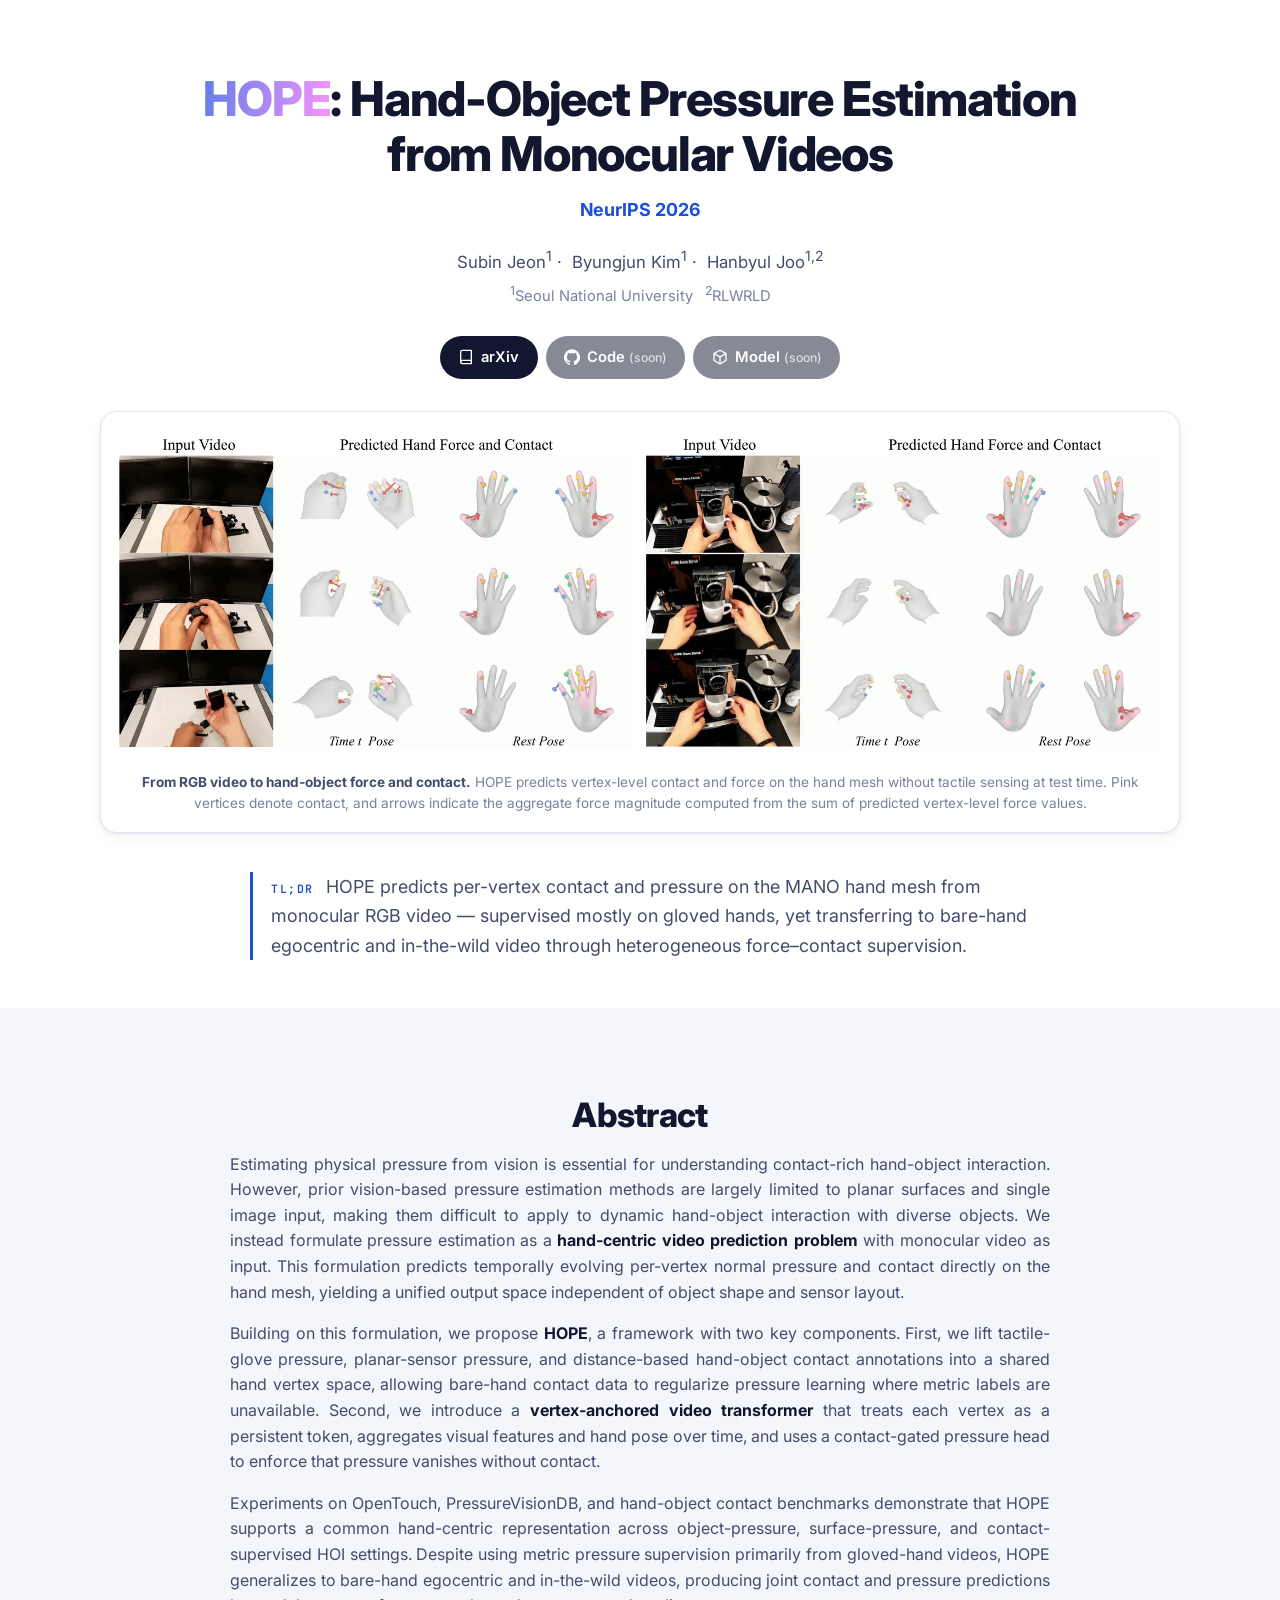
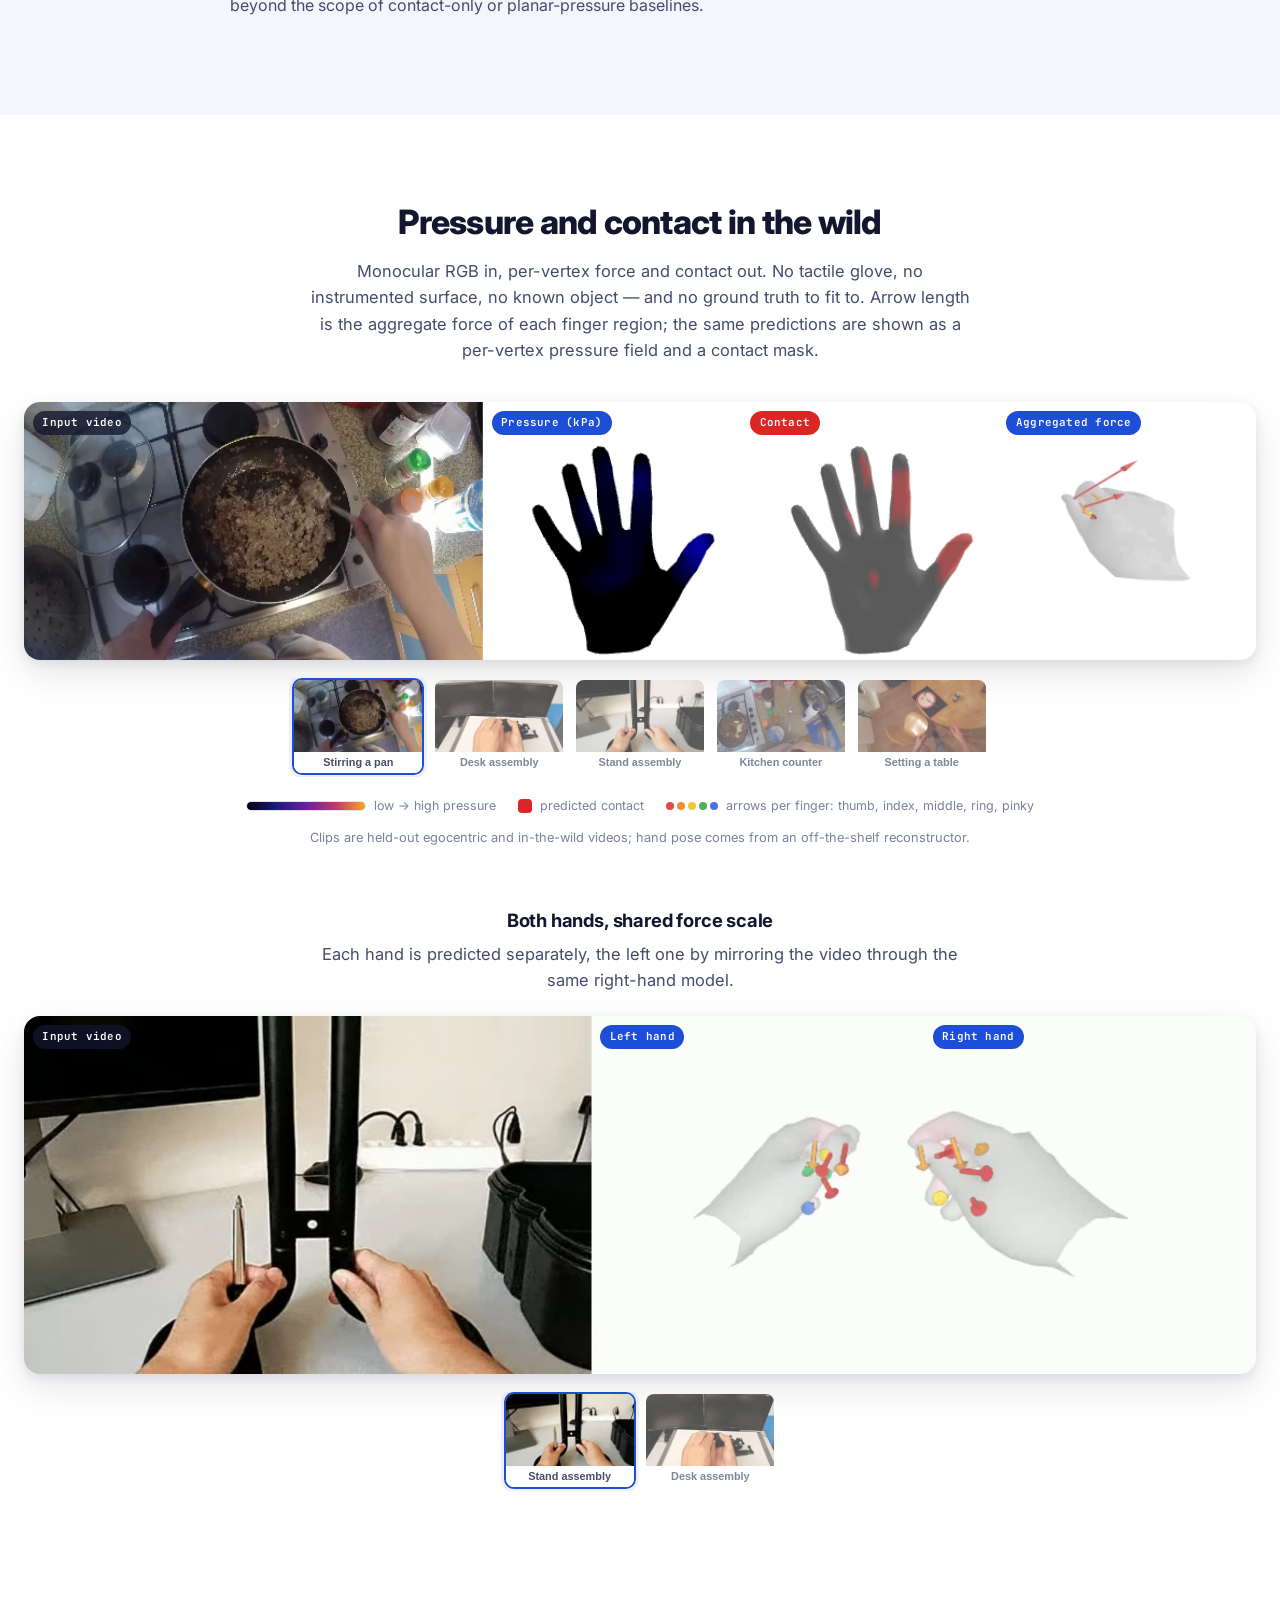
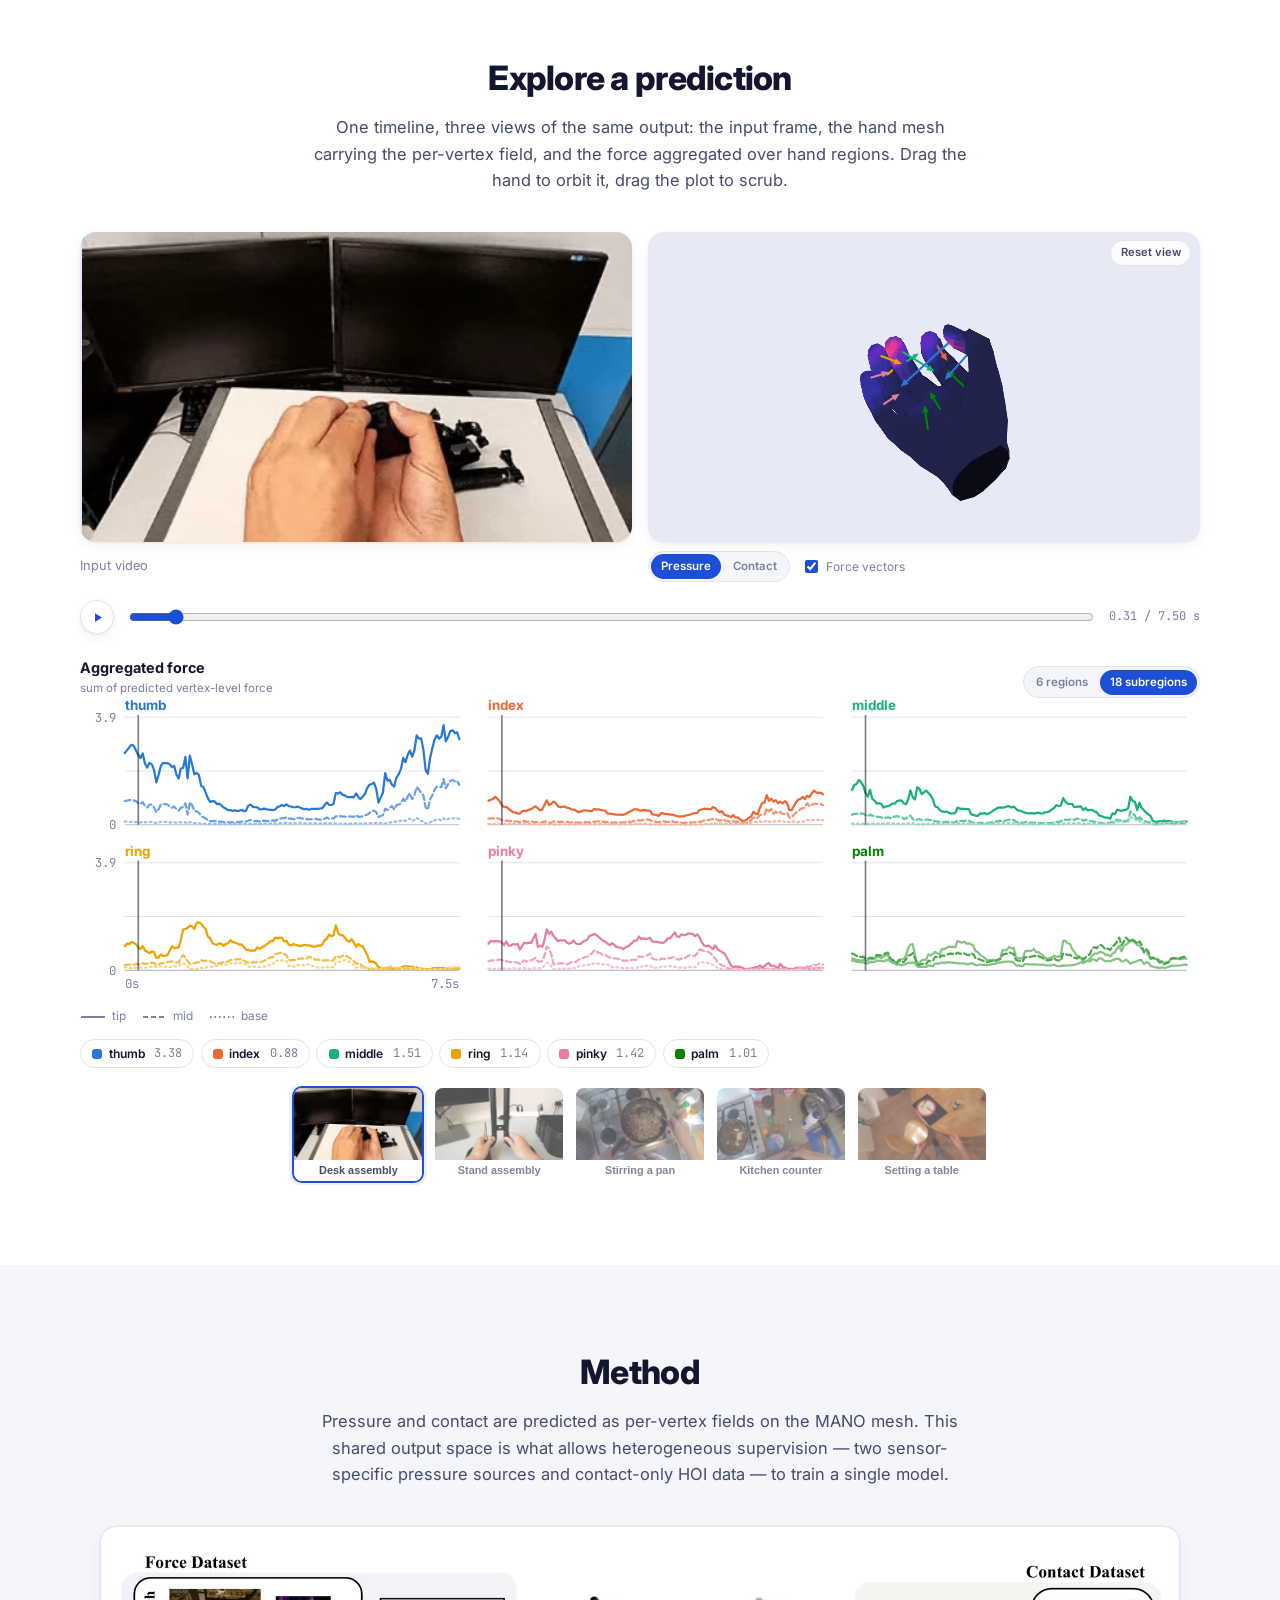
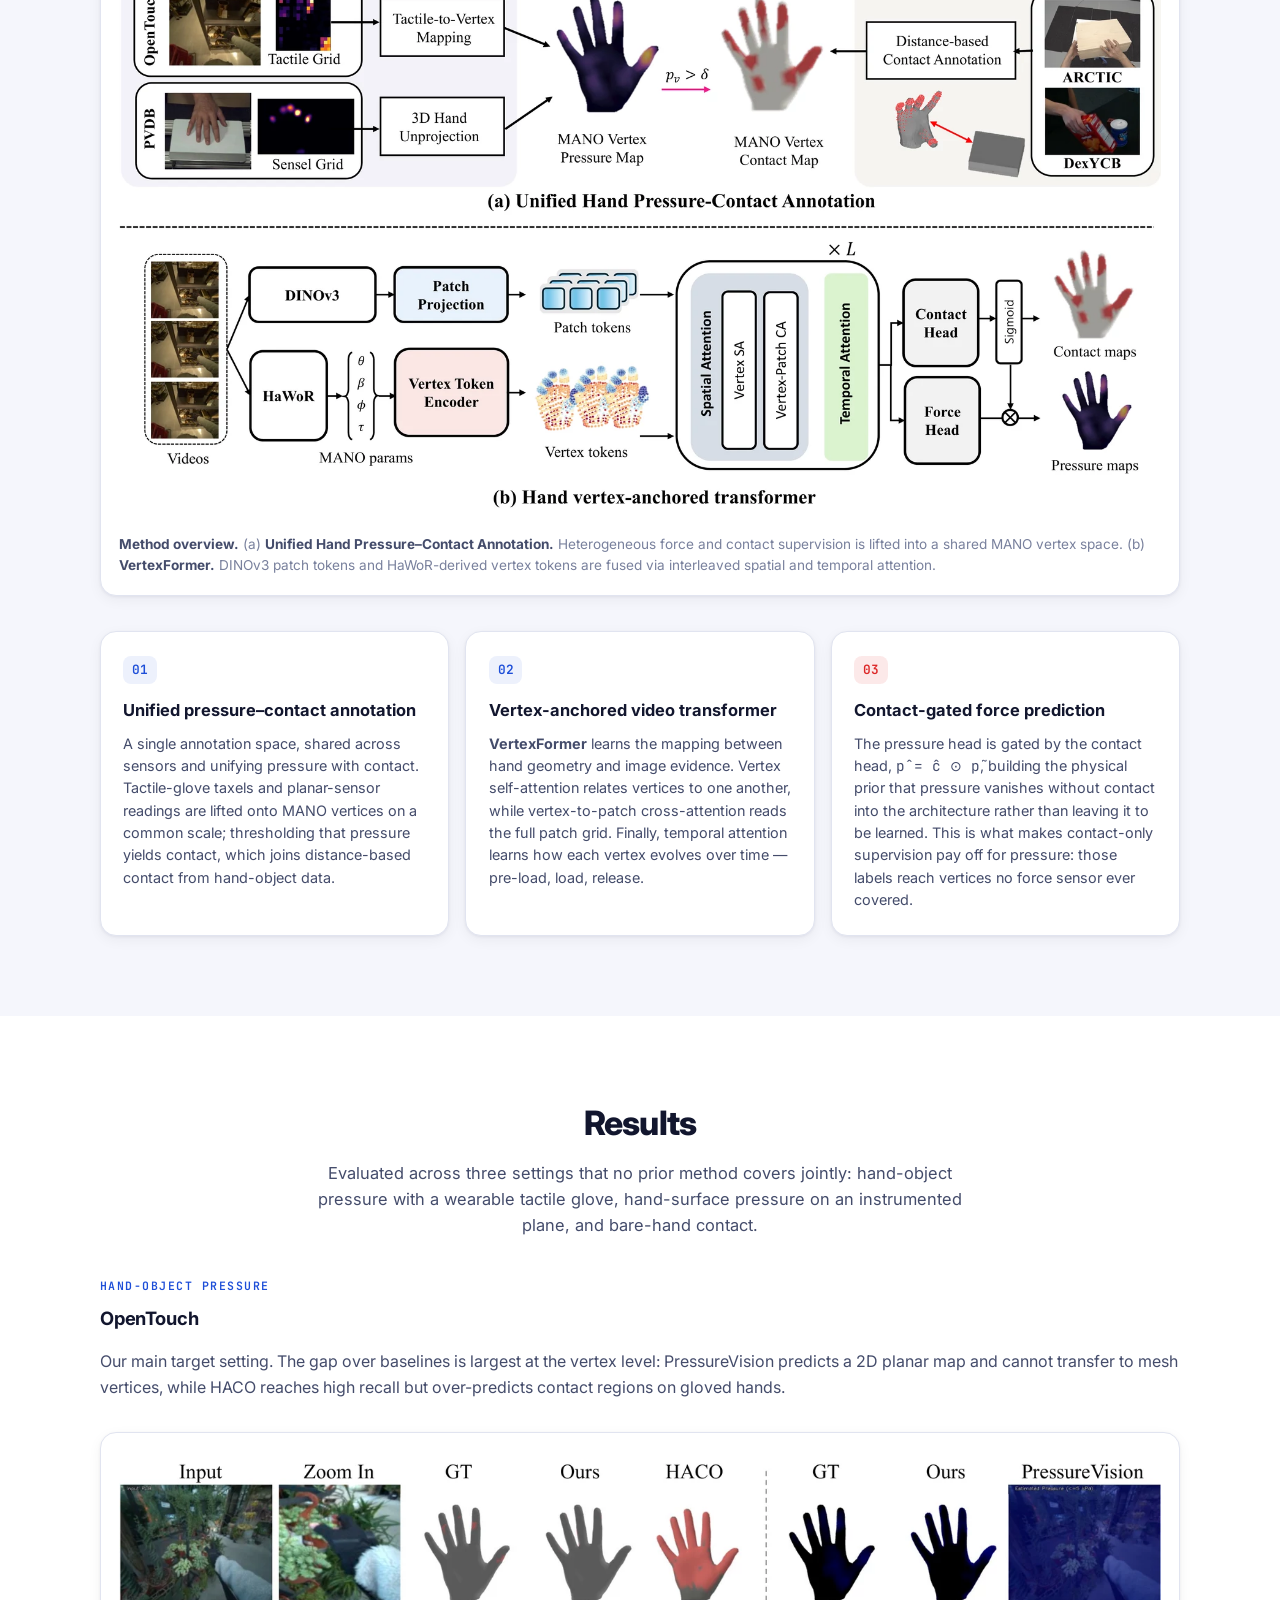
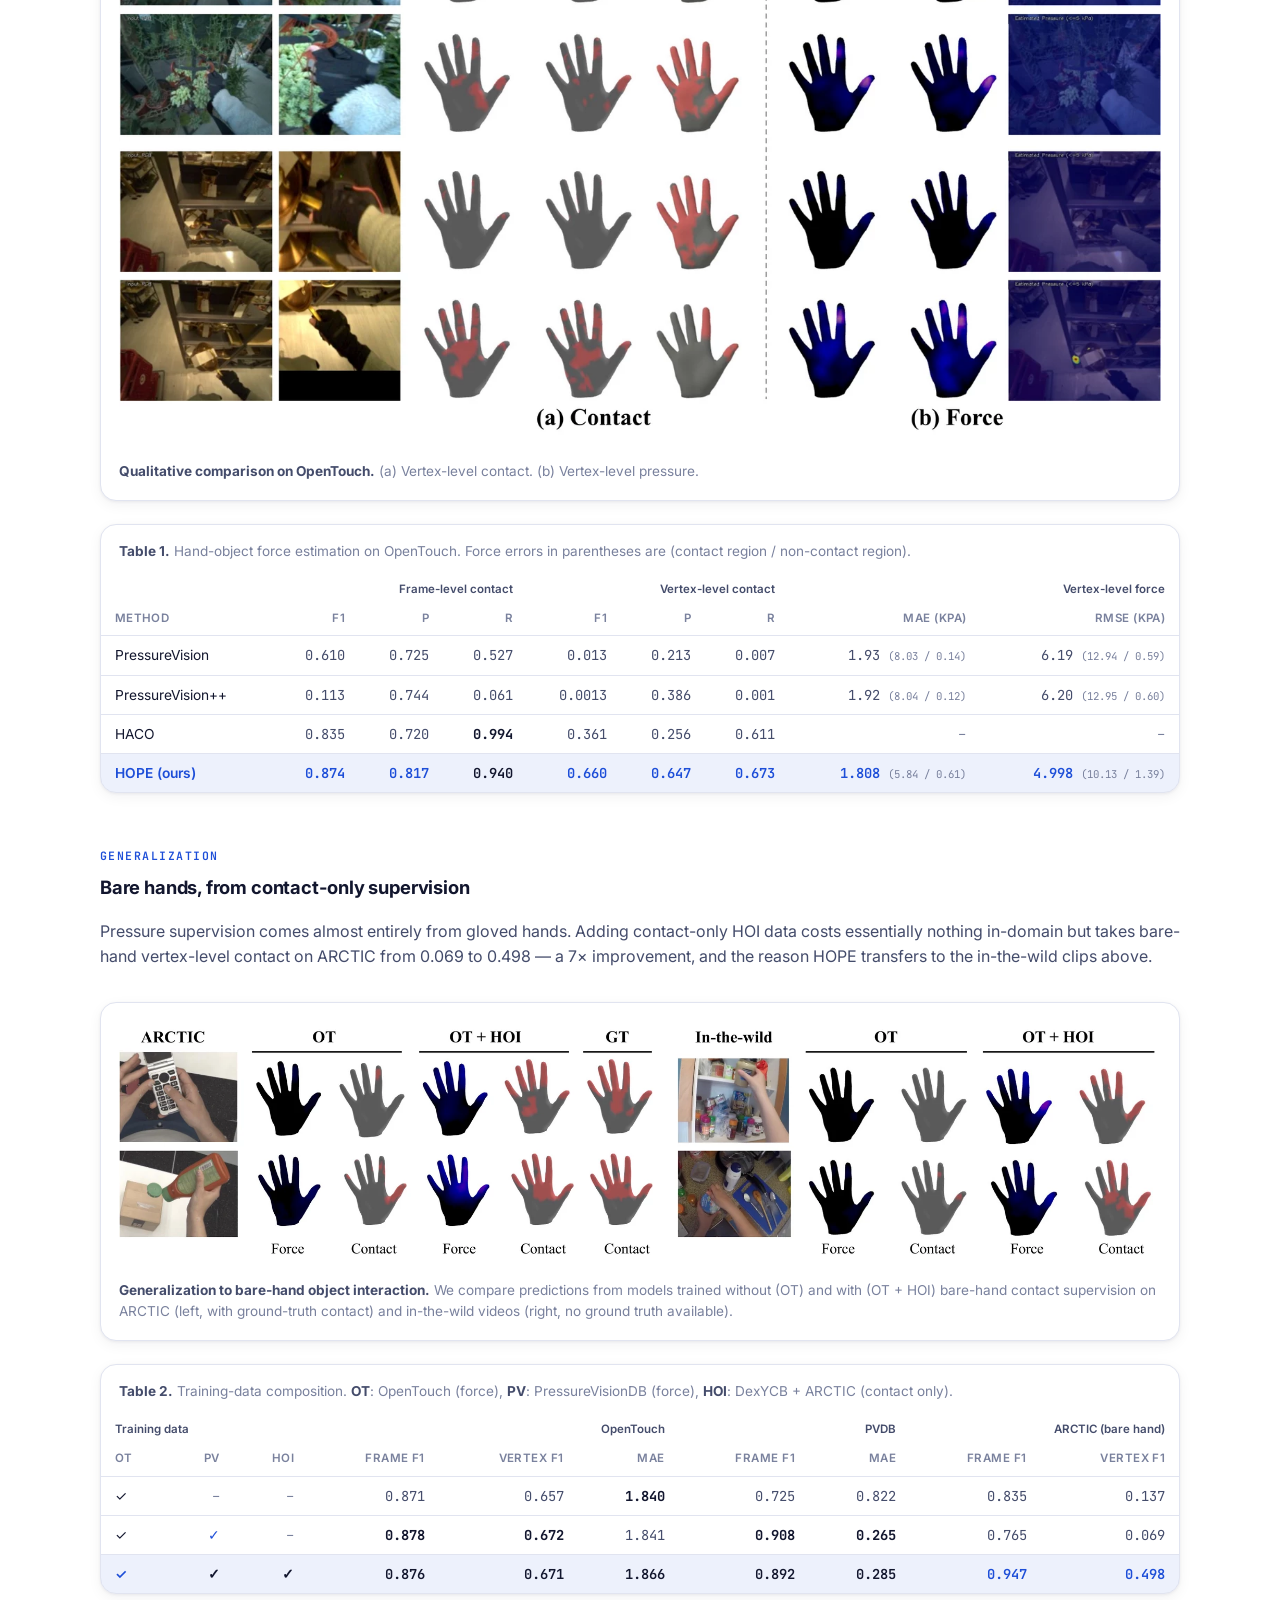
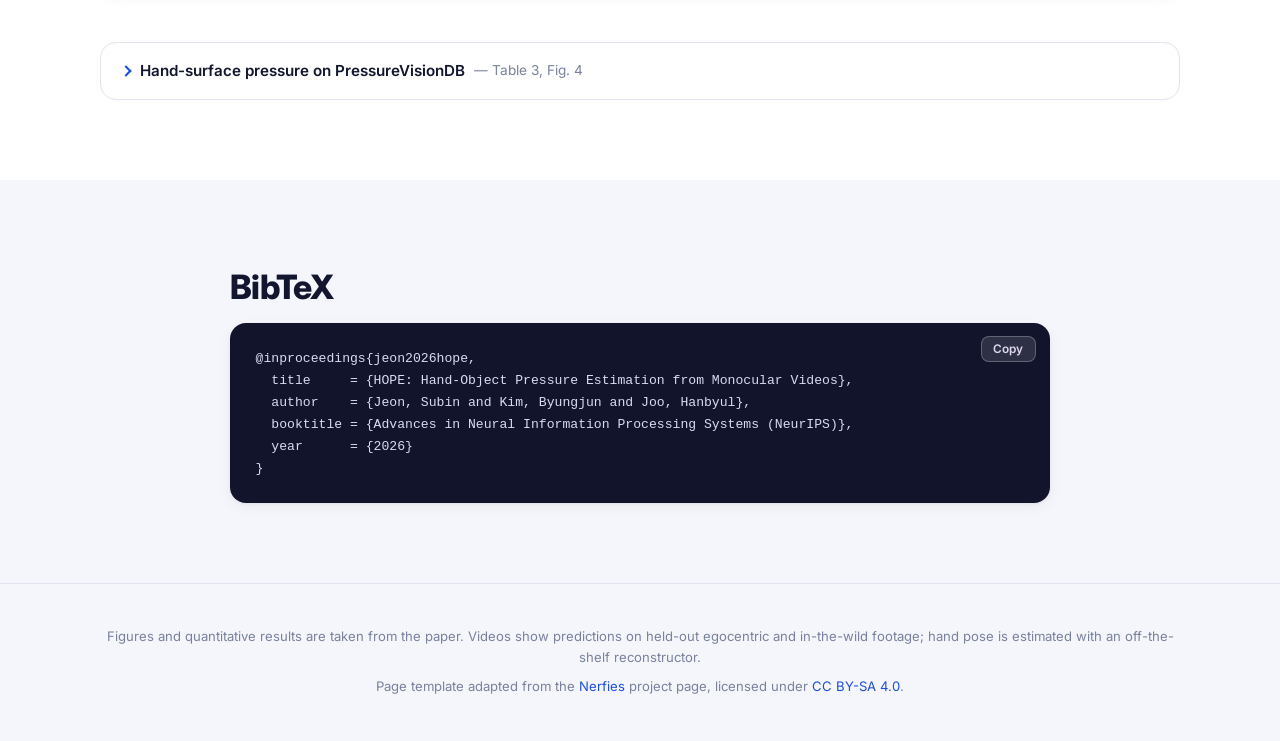
==== commit c225877e: "Announce NeurIPS 2026 The venue line replaces "Preprint, 2026" and now carries the accent colour at " ====
--- a/index.html
+++ b/index.html
@@ -27,7 +27,7 @@
       <span class="brand-grad">HOPE</span>: Hand-Object Pressure Estimation<br class="wide-only">
       from Monocular Videos
     </h1>
-    <p class="hero__venue">Preprint, 2026</p>
+    <p class="hero__venue">NeurIPS 2026</p>
     <p class="hero__authors">
       <a href="https://sites.google.com/yonsei.ac.kr/subinjeon/home">Subin Jeon</a><sup>1</sup>&nbsp;&middot;&nbsp;
       <a href="https://bjkim95.github.io/">Byungjun Kim</a><sup>1</sup>&nbsp;&middot;&nbsp;
@@ -490,11 +490,11 @@
     <h2 class="section-title reveal" style="text-align:left">BibTeX</h2>
     <div class="bibtex reveal">
       <button class="copy-btn" id="copyBibtex" type="button">Copy</button>
-<pre><code id="bibtexCode">@article{jeon2026hope,
-  title   = {HOPE: Hand-Object Pressure Estimation from Monocular Videos},
-  author  = {Jeon, Subin and Kim, Byungjun and Joo, Hanbyul},
-  journal = {arXiv preprint arXiv:2608.06192},
-  year    = {2026}
+<pre><code id="bibtexCode">@inproceedings{jeon2026hope,
+  title     = {HOPE: Hand-Object Pressure Estimation from Monocular Videos},
+  author    = {Jeon, Subin and Kim, Byungjun and Joo, Hanbyul},
+  booktitle = {Advances in Neural Information Processing Systems (NeurIPS)},
+  year      = {2026}
 }</code></pre>
     </div>
   </div>
--- a/static/css/index.css
+++ b/static/css/index.css
@@ -118,9 +118,10 @@
   color: transparent;
 }
 .hero__venue {
-  font-size: 0.98rem;
-  font-weight: 600;
-  color: var(--ink-faint);
+  font-size: 1.12rem;
+  font-weight: 700;
+  letter-spacing: -0.005em;
+  color: var(--accent);
   margin: 0 0 1.3rem;
 }
 .hero__authors { font-size: 1.05rem; color: var(--ink-soft); margin: 0 0 0.35rem; }
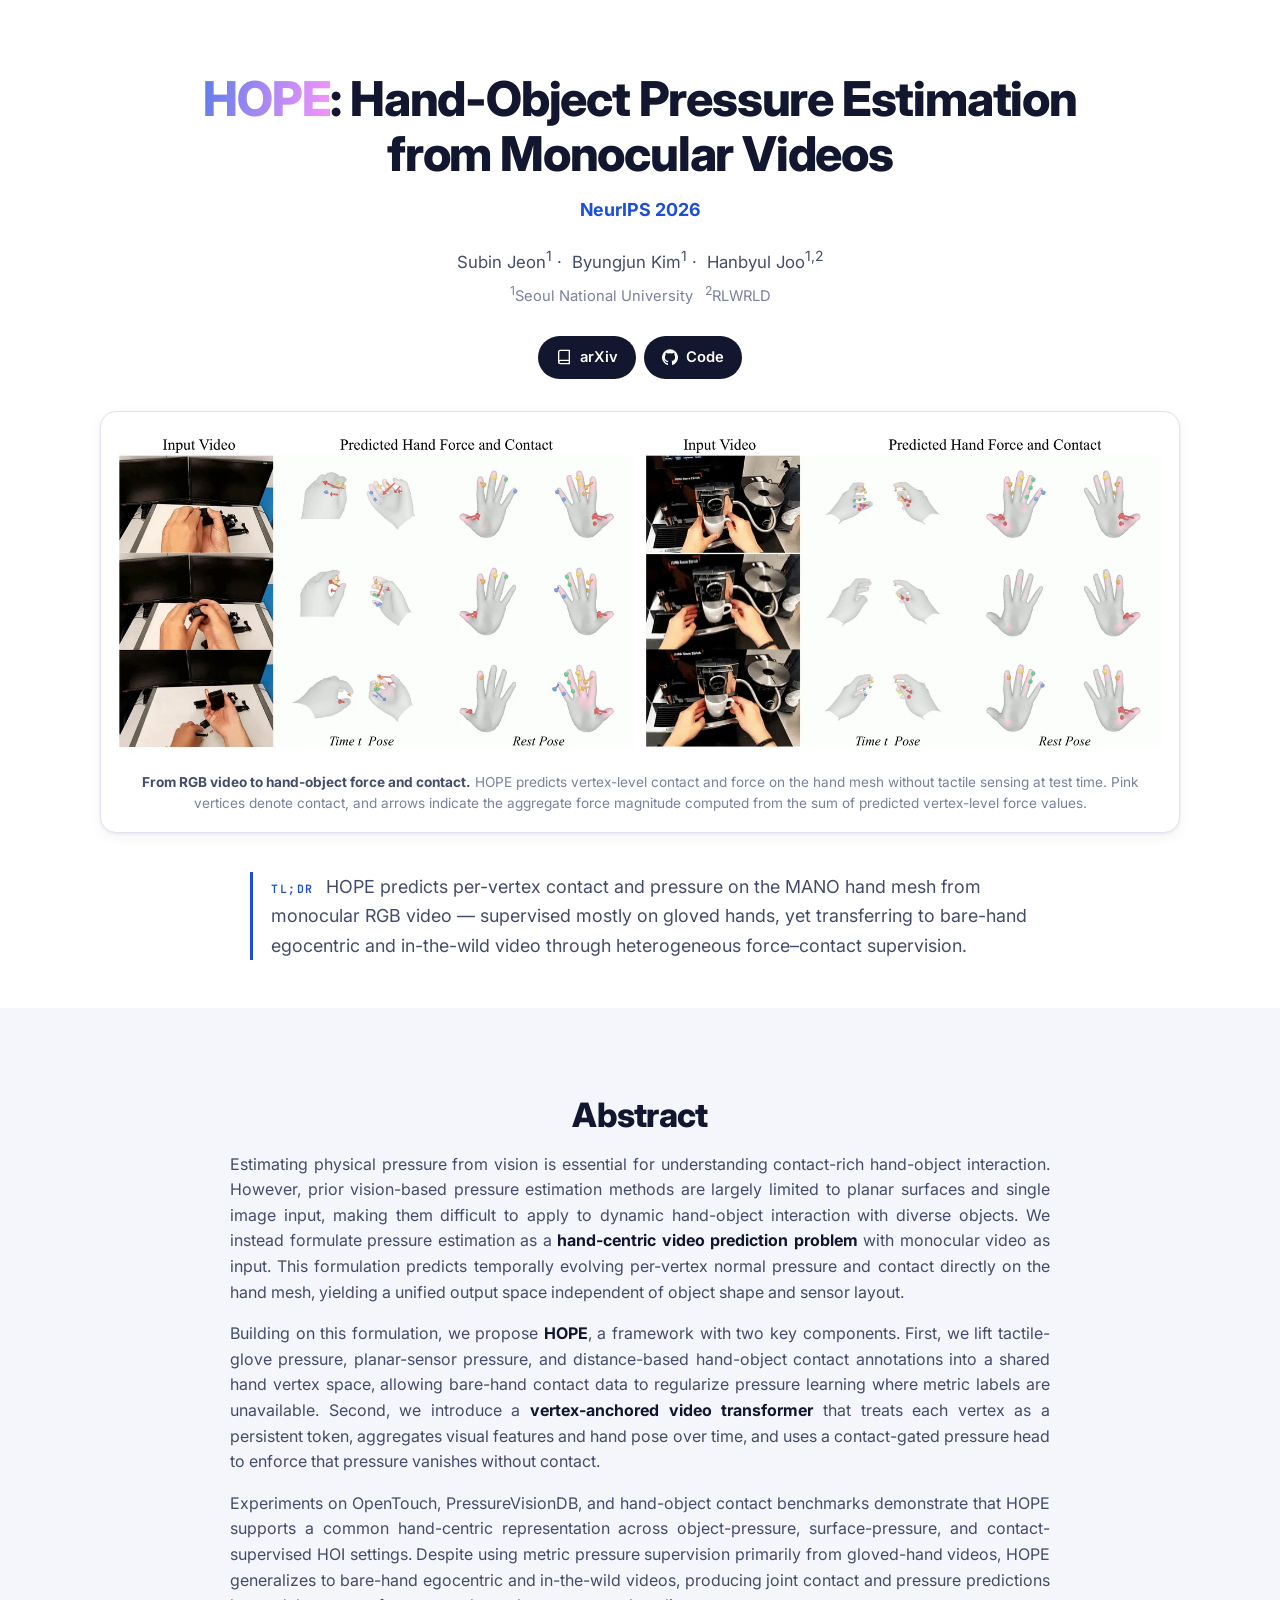
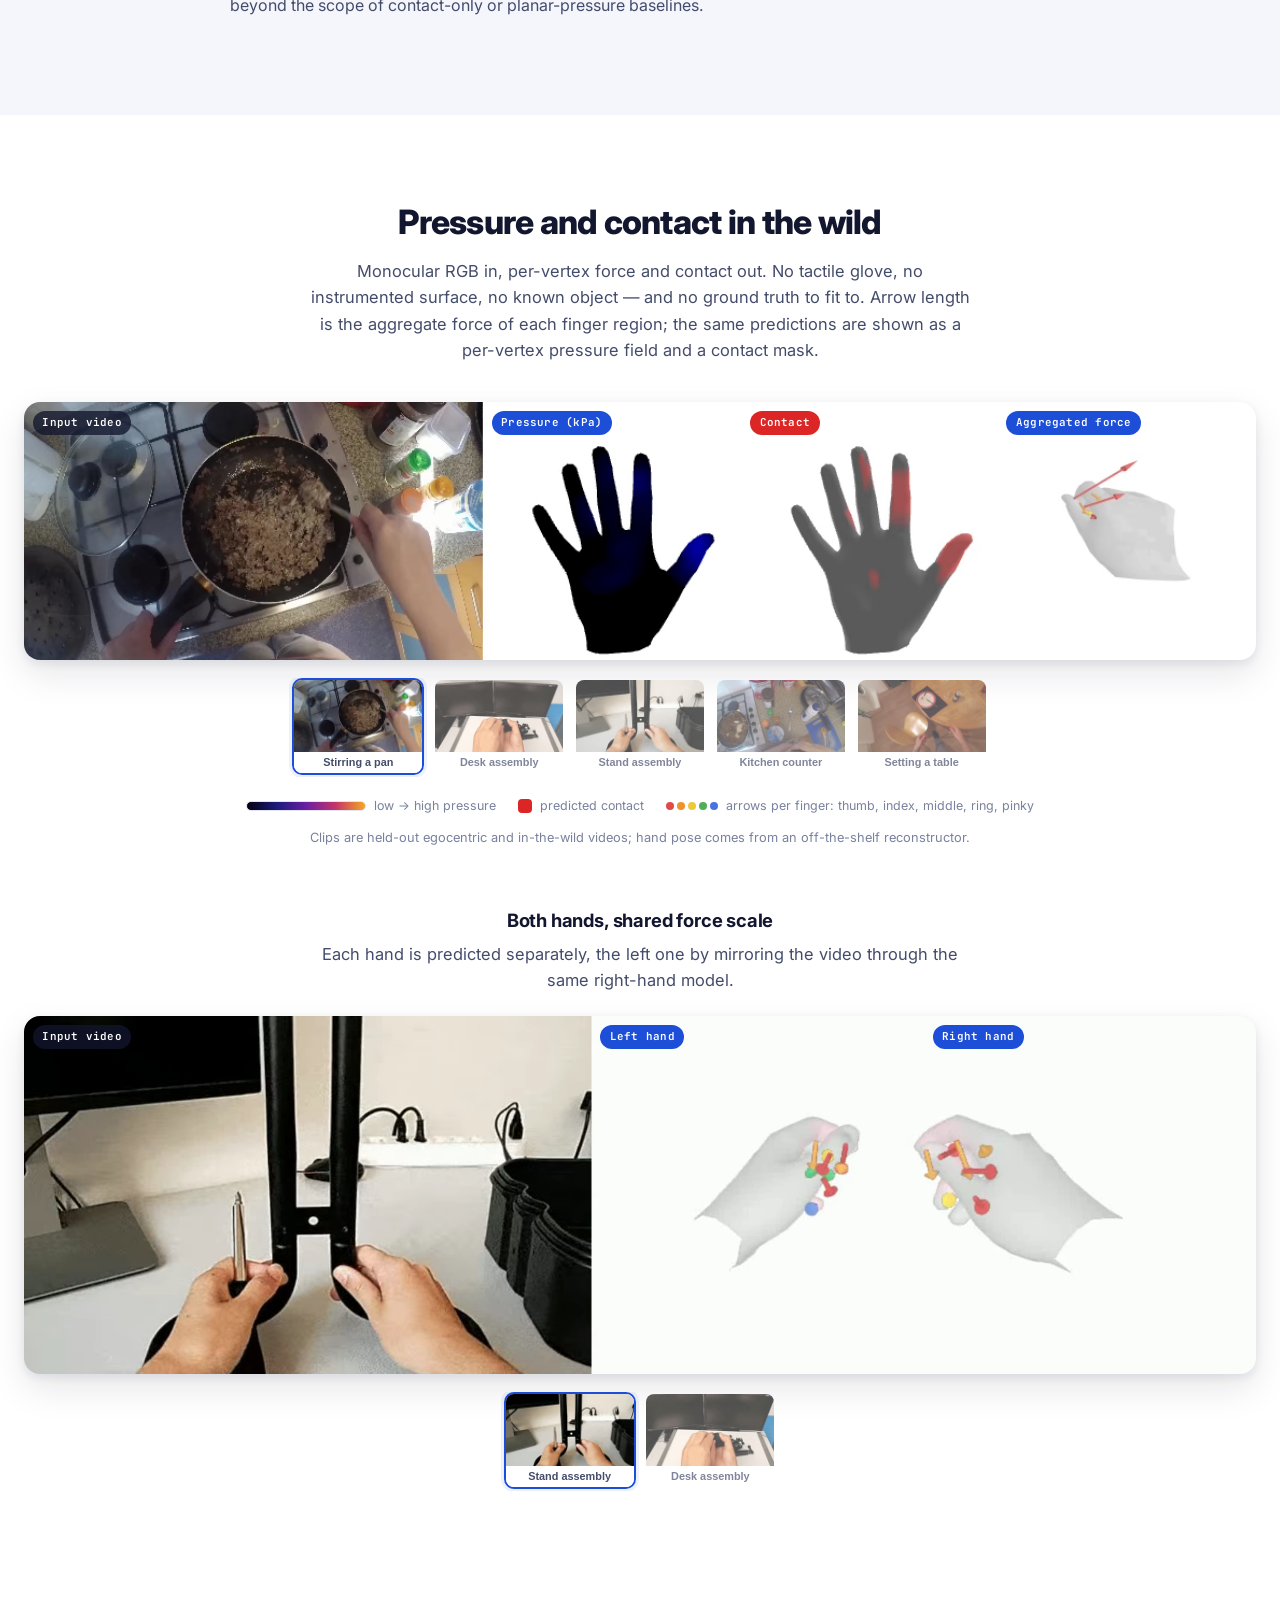
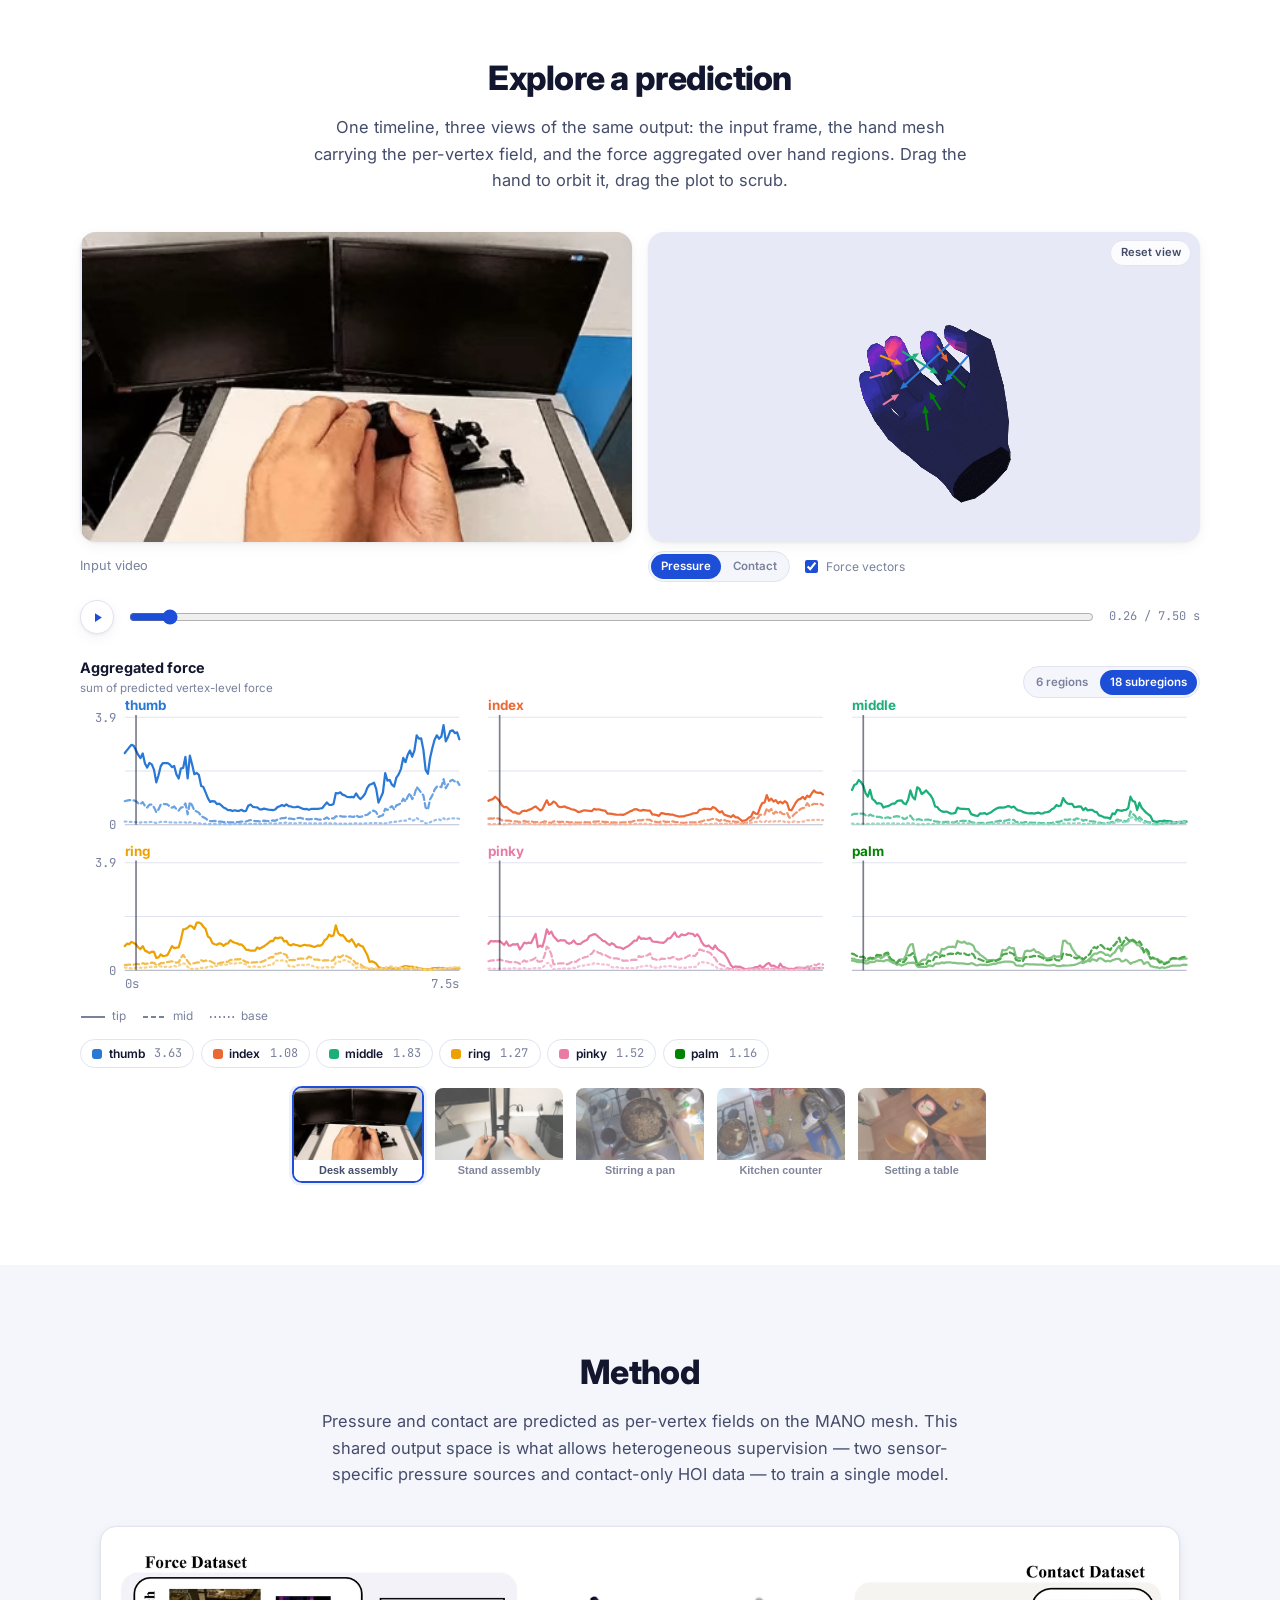
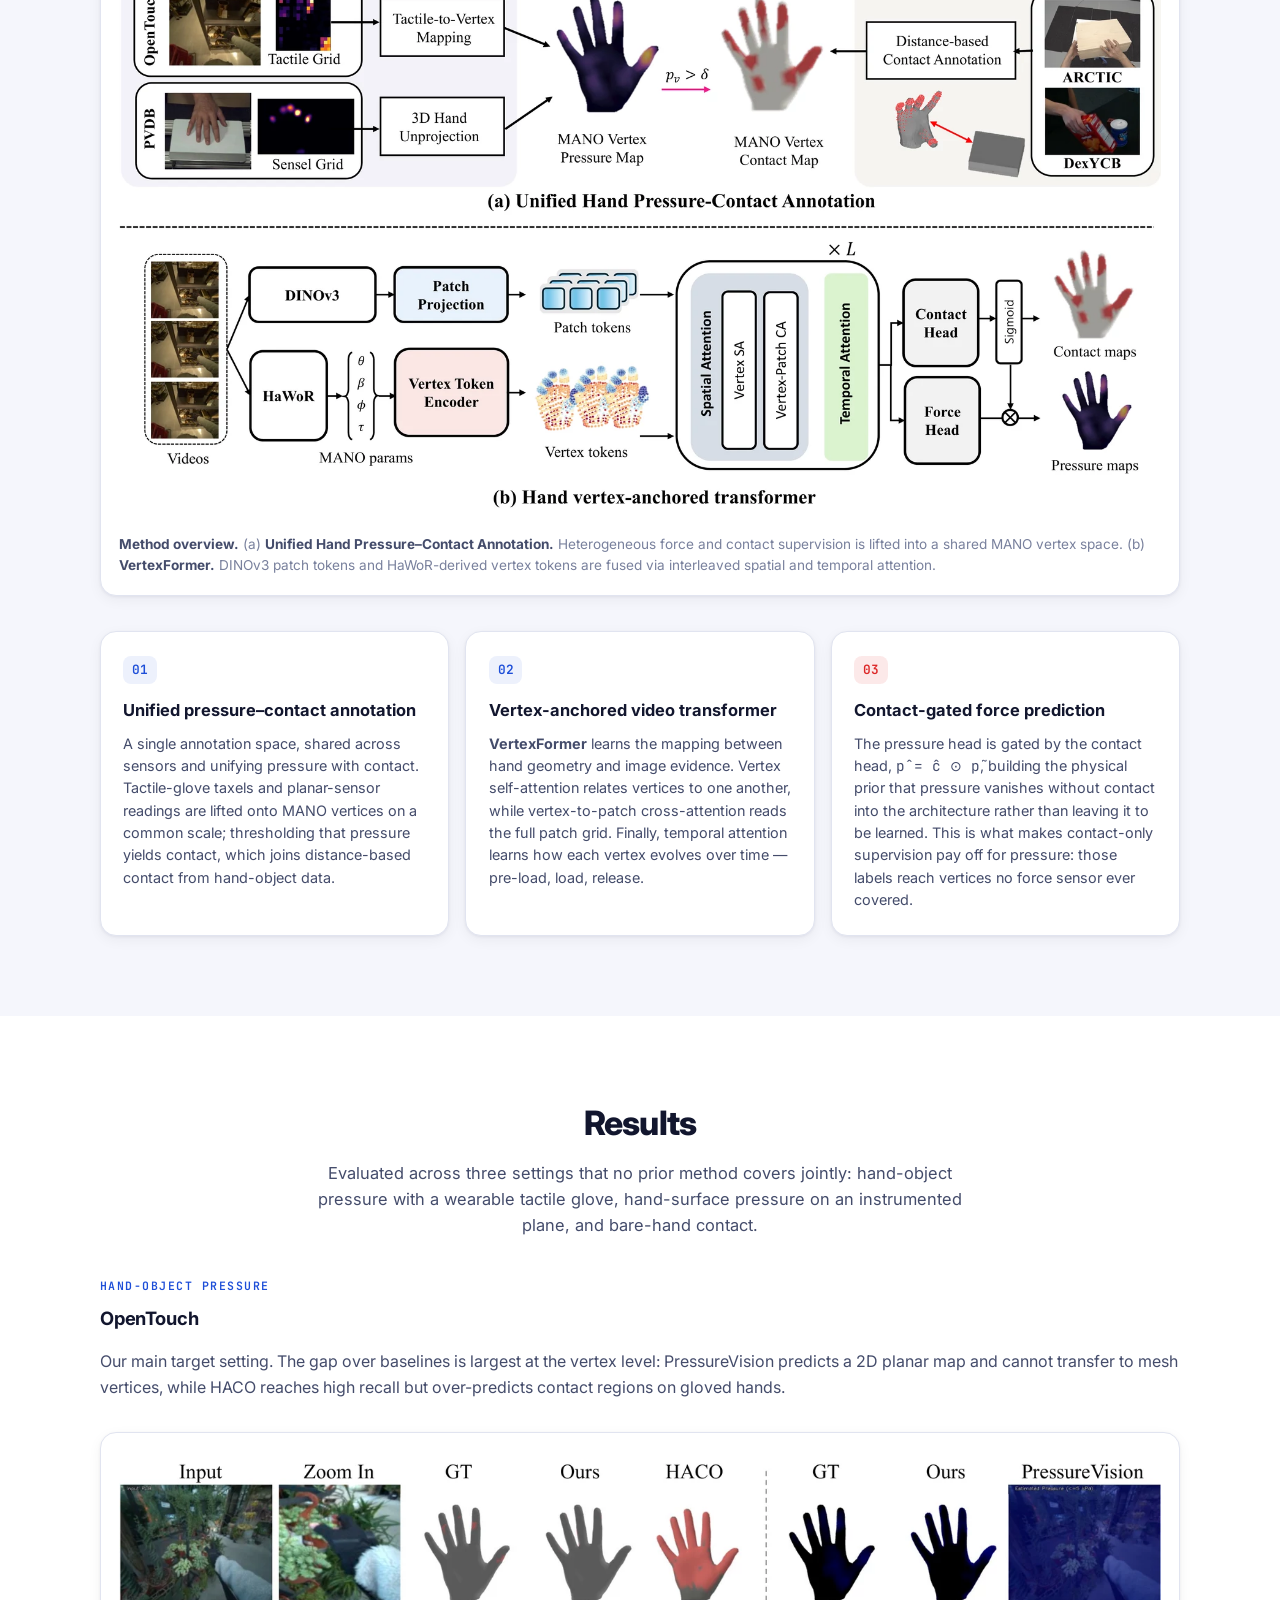
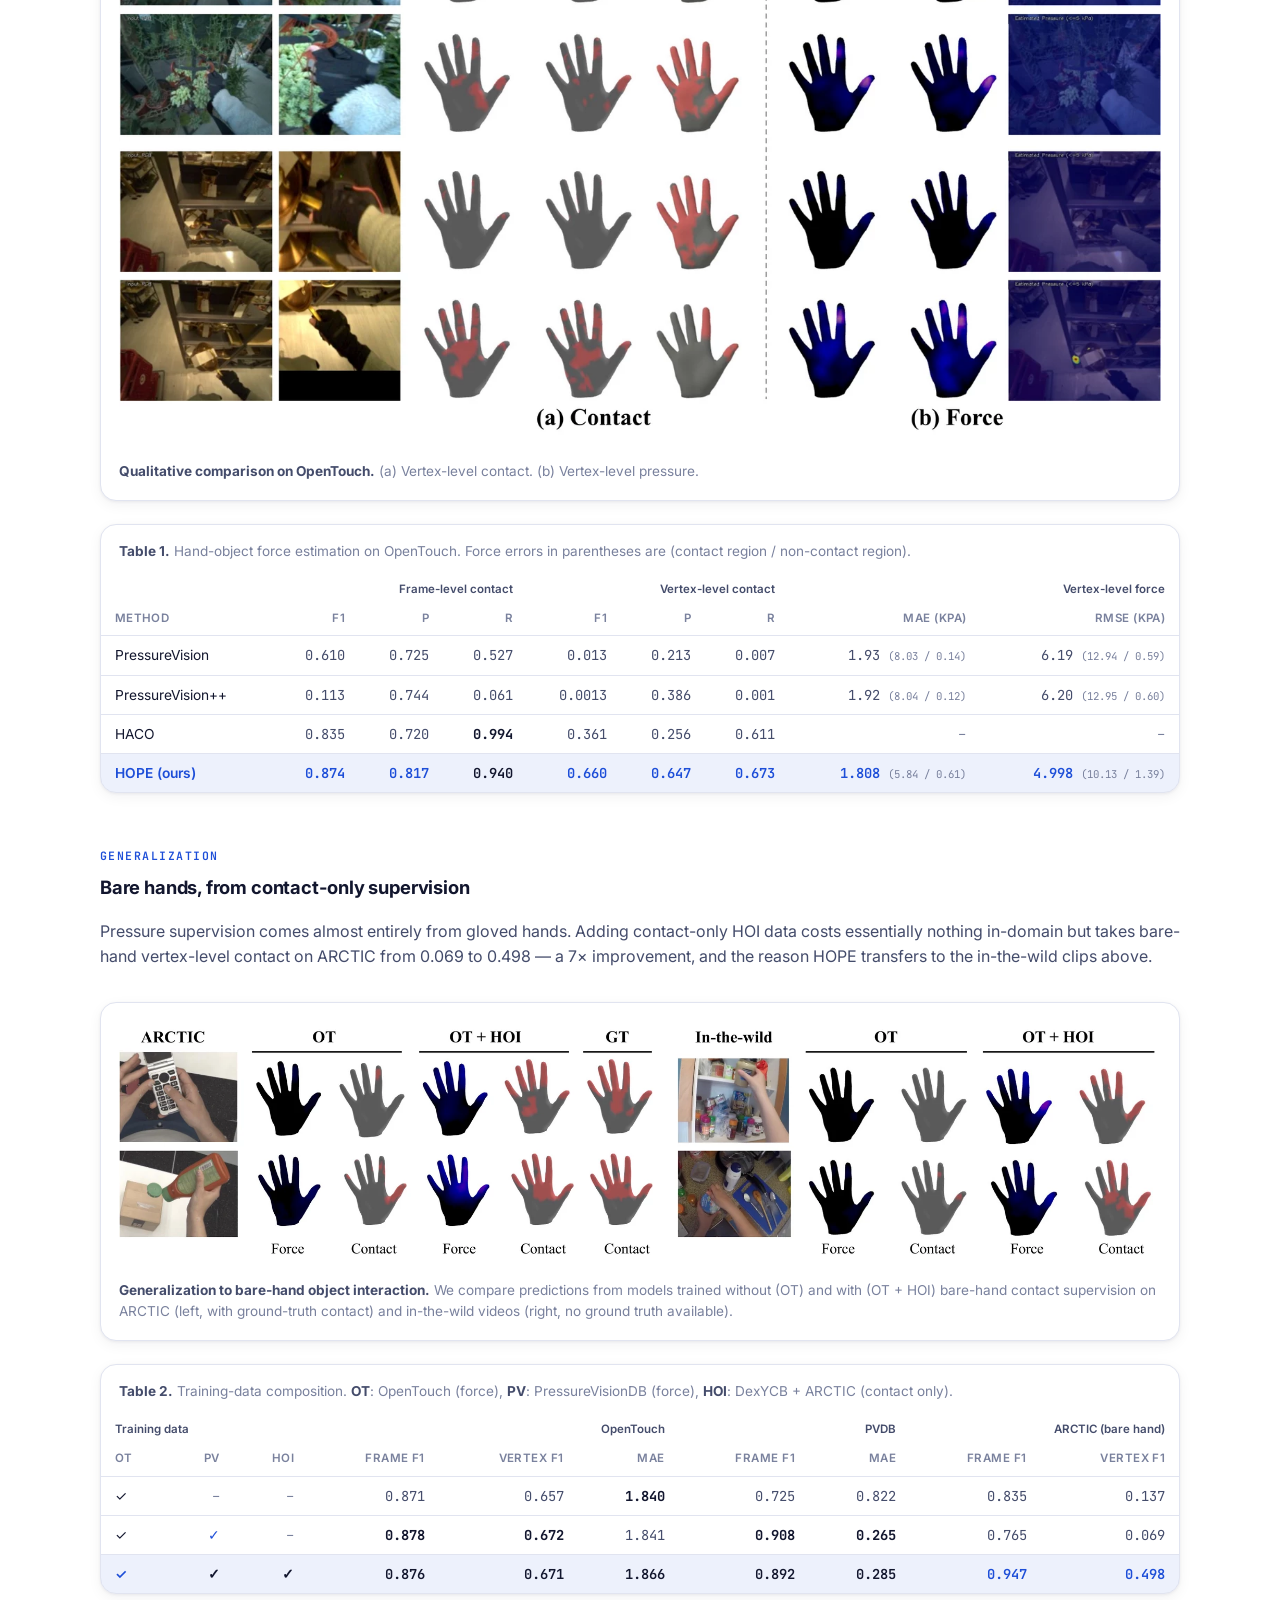
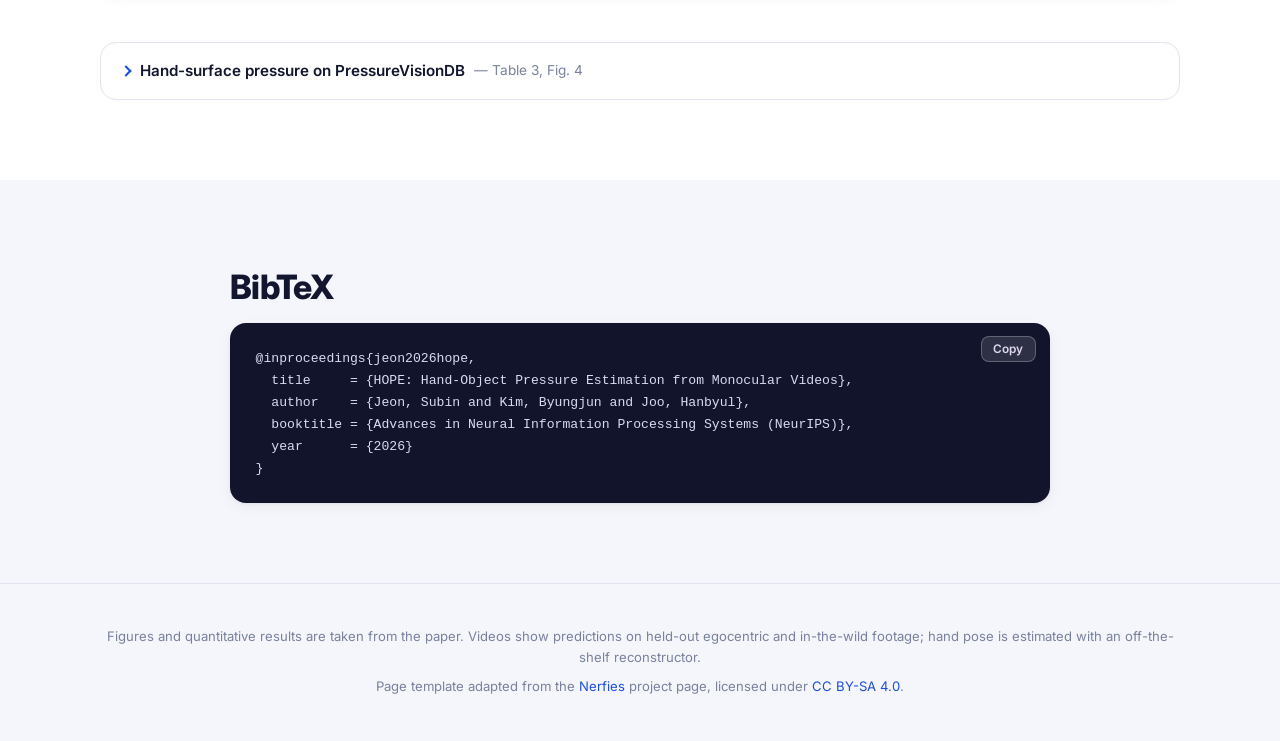
==== commit ecc92302: "Point the Code button at the repo, retire the Model button Model weights are not released, so that b" ====
--- a/index.html
+++ b/index.html
@@ -40,14 +40,16 @@
         <svg width="16" height="16" viewBox="0 0 24 24" fill="none" stroke="currentColor" stroke-width="2" stroke-linecap="round" stroke-linejoin="round"><path d="M4 19.5A2.5 2.5 0 0 1 6.5 17H20"/><path d="M6.5 2H20v20H6.5A2.5 2.5 0 0 1 4 19.5v-15A2.5 2.5 0 0 1 6.5 2z"/></svg>
         <span>arXiv</span>
       </a>
-      <a class="btn" href="#" aria-disabled="true">
+      <a class="btn" href="https://github.com/subin6/hope">
         <svg width="16" height="16" viewBox="0 0 24 24" fill="currentColor"><path d="M12 .5a12 12 0 0 0-3.79 23.39c.6.11.82-.26.82-.58v-2.03c-3.34.73-4.04-1.61-4.04-1.61-.55-1.39-1.34-1.76-1.34-1.76-1.09-.75.08-.73.08-.73 1.2.08 1.84 1.24 1.84 1.24 1.07 1.83 2.81 1.3 3.5 1 .11-.78.42-1.31.76-1.61-2.66-.3-5.47-1.33-5.47-5.93 0-1.31.47-2.38 1.24-3.22-.12-.3-.54-1.52.12-3.18 0 0 1-.32 3.3 1.23a11.5 11.5 0 0 1 6 0c2.28-1.55 3.29-1.23 3.29-1.23.66 1.66.24 2.88.12 3.18.77.84 1.23 1.91 1.23 3.22 0 4.61-2.81 5.63-5.49 5.92.43.37.82 1.1.82 2.22v3.29c0 .32.21.7.82.58A12 12 0 0 0 12 .5z"/></svg>
-        <span>Code <small>(soon)</small></span>
+        <span>Code</span>
       </a>
-      <a class="btn" href="#" aria-disabled="true">
+      <!-- Model weights are not released yet. Restore this, with an href, when they are.
+      <a class="btn" href="#">
         <svg width="16" height="16" viewBox="0 0 24 24" fill="none" stroke="currentColor" stroke-width="2" stroke-linecap="round" stroke-linejoin="round"><path d="M21 16V8a2 2 0 0 0-1-1.73l-7-4a2 2 0 0 0-2 0l-7 4A2 2 0 0 0 3 8v8a2 2 0 0 0 1 1.73l7 4a2 2 0 0 0 2 0l7-4A2 2 0 0 0 21 16z"/><polyline points="3.27 6.96 12 12.01 20.73 6.96"/><line x1="12" y1="22.08" x2="12" y2="12"/></svg>
-        <span>Model <small>(soon)</small></span>
+        <span>Model</span>
       </a>
+      -->
     </nav>
 
     <figure class="figure reveal">
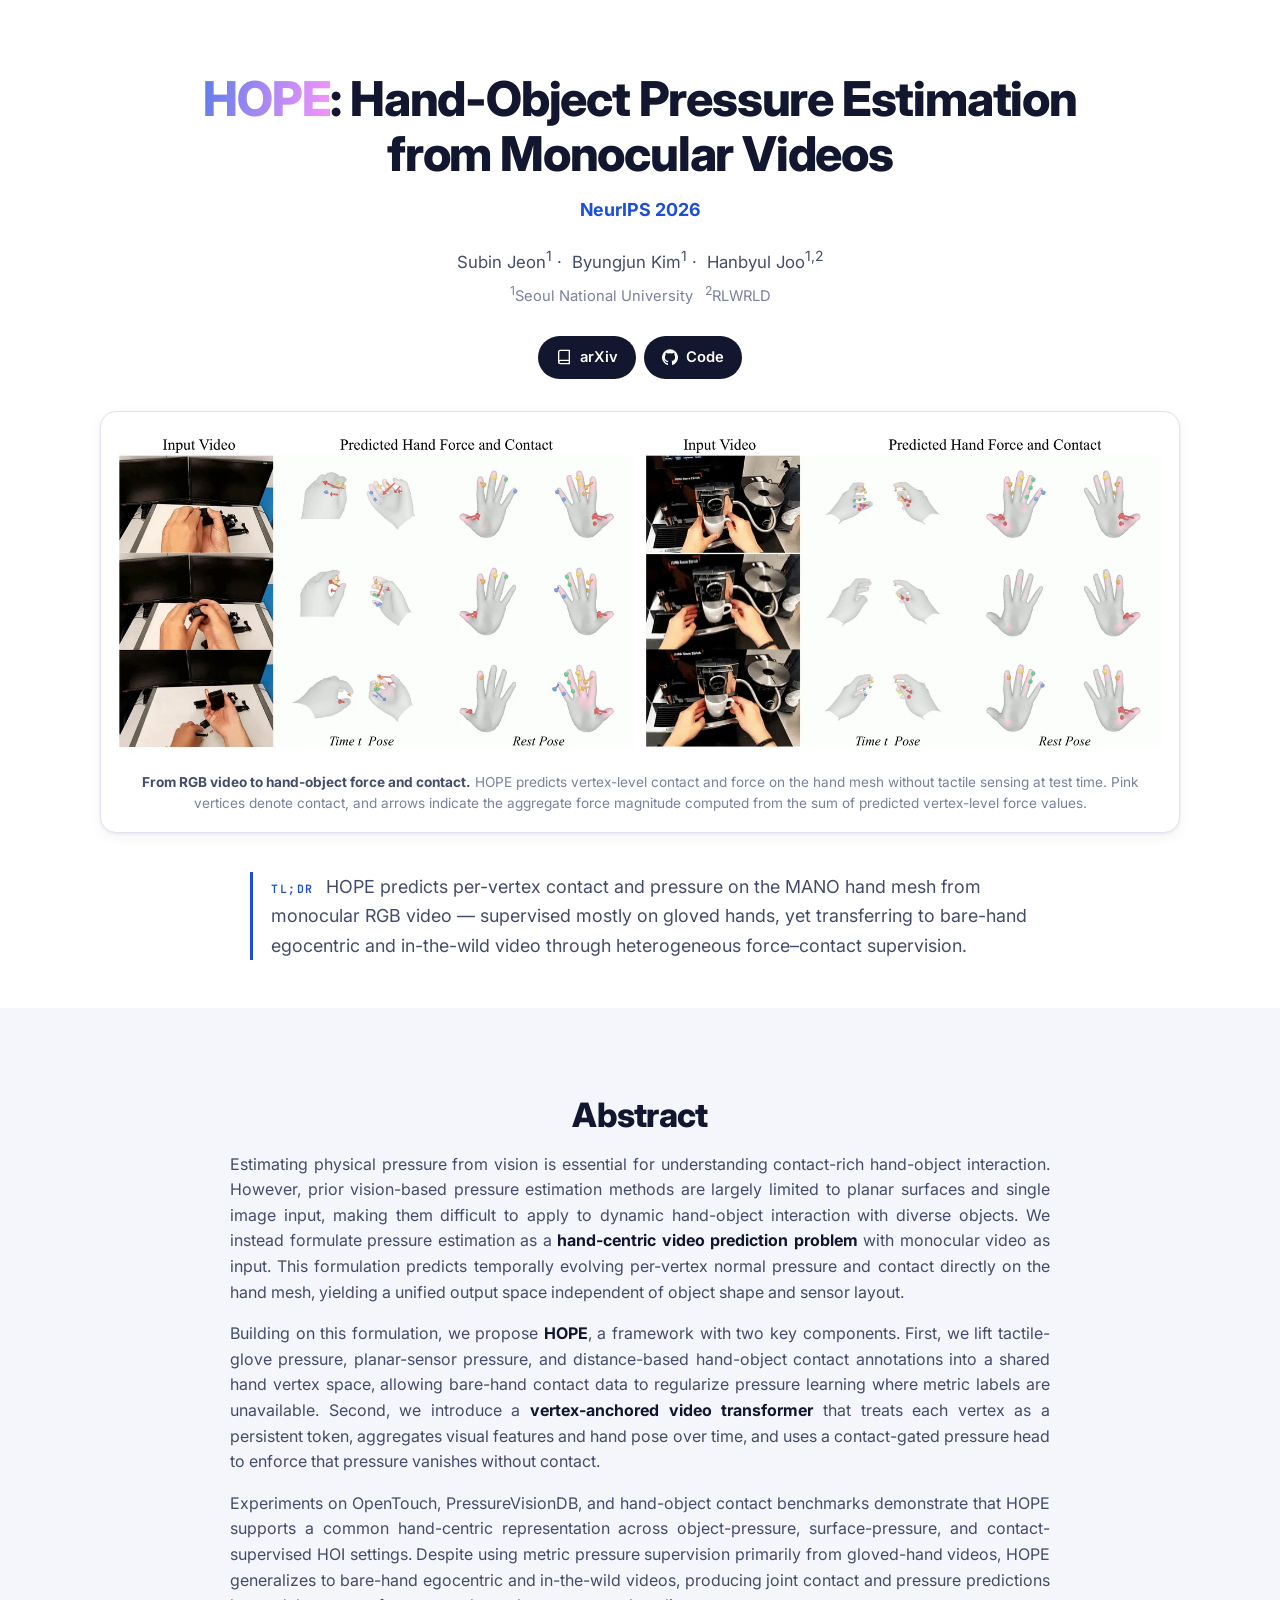
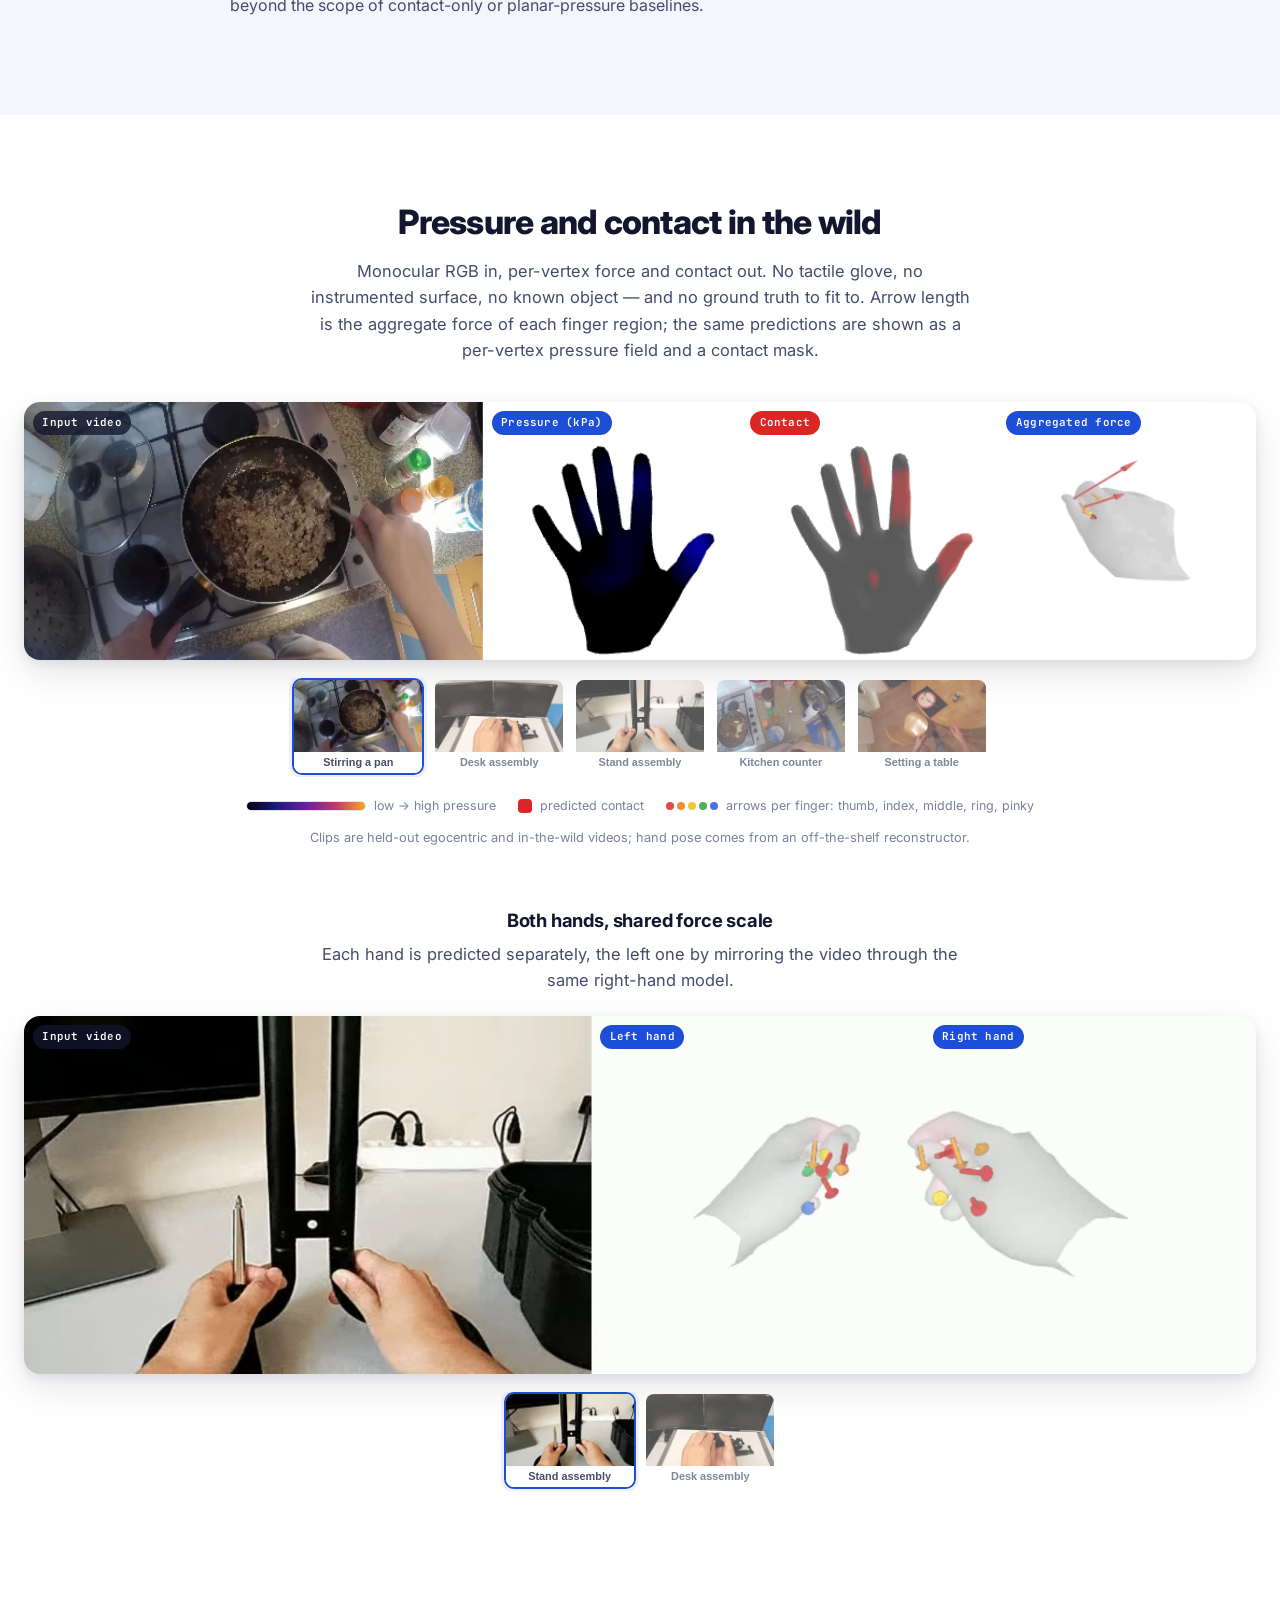
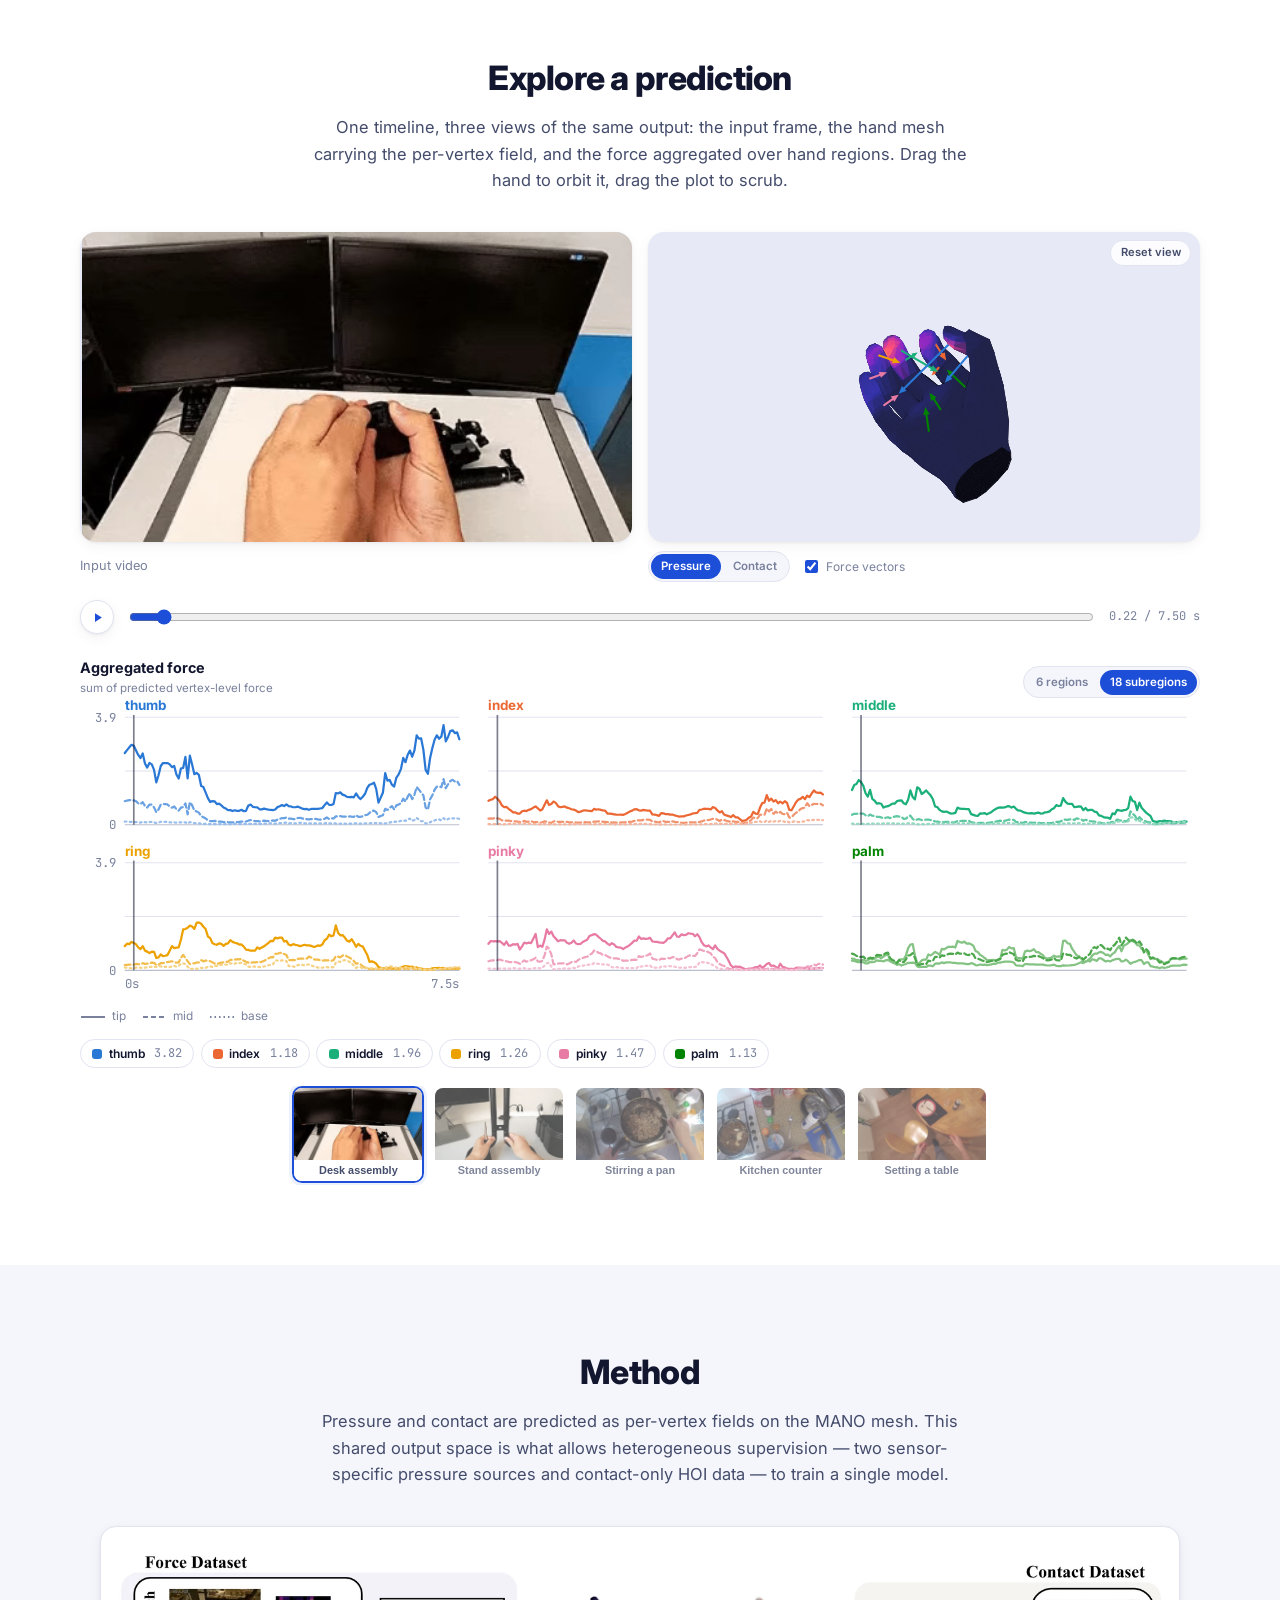
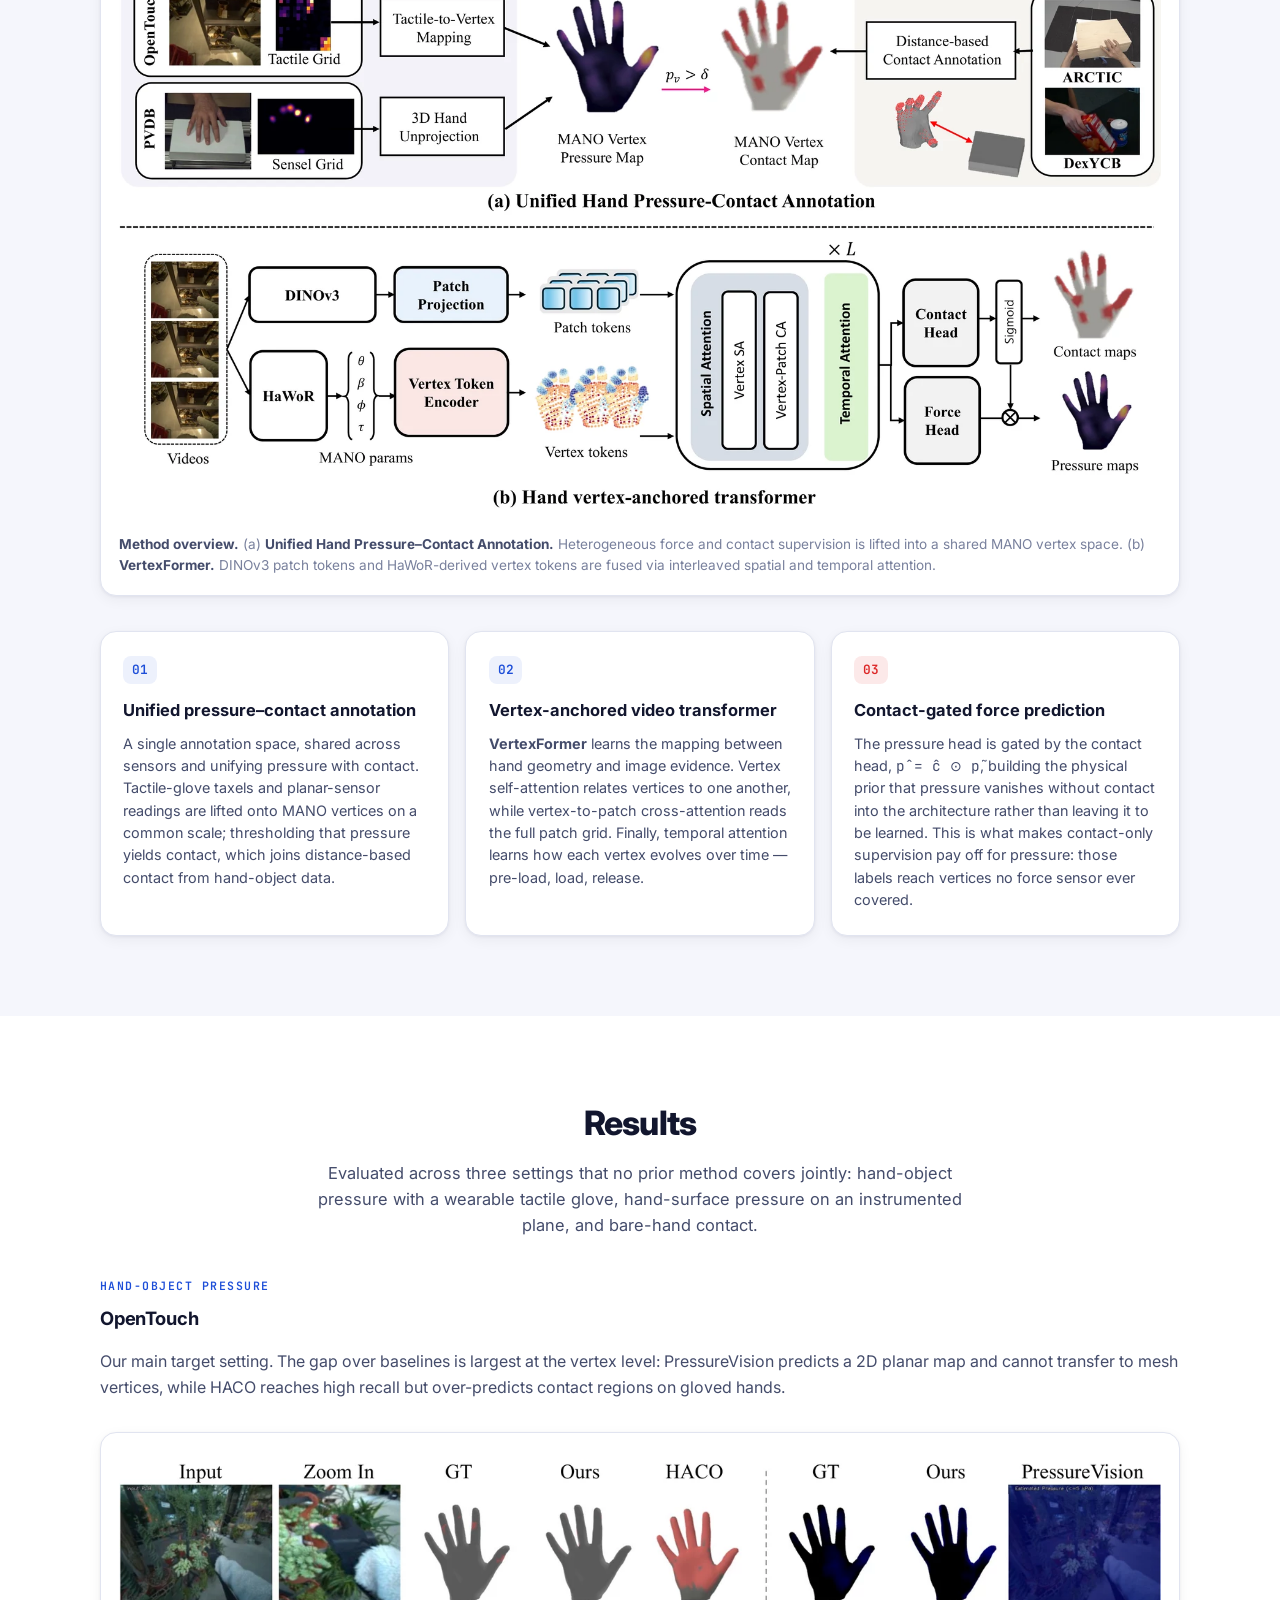
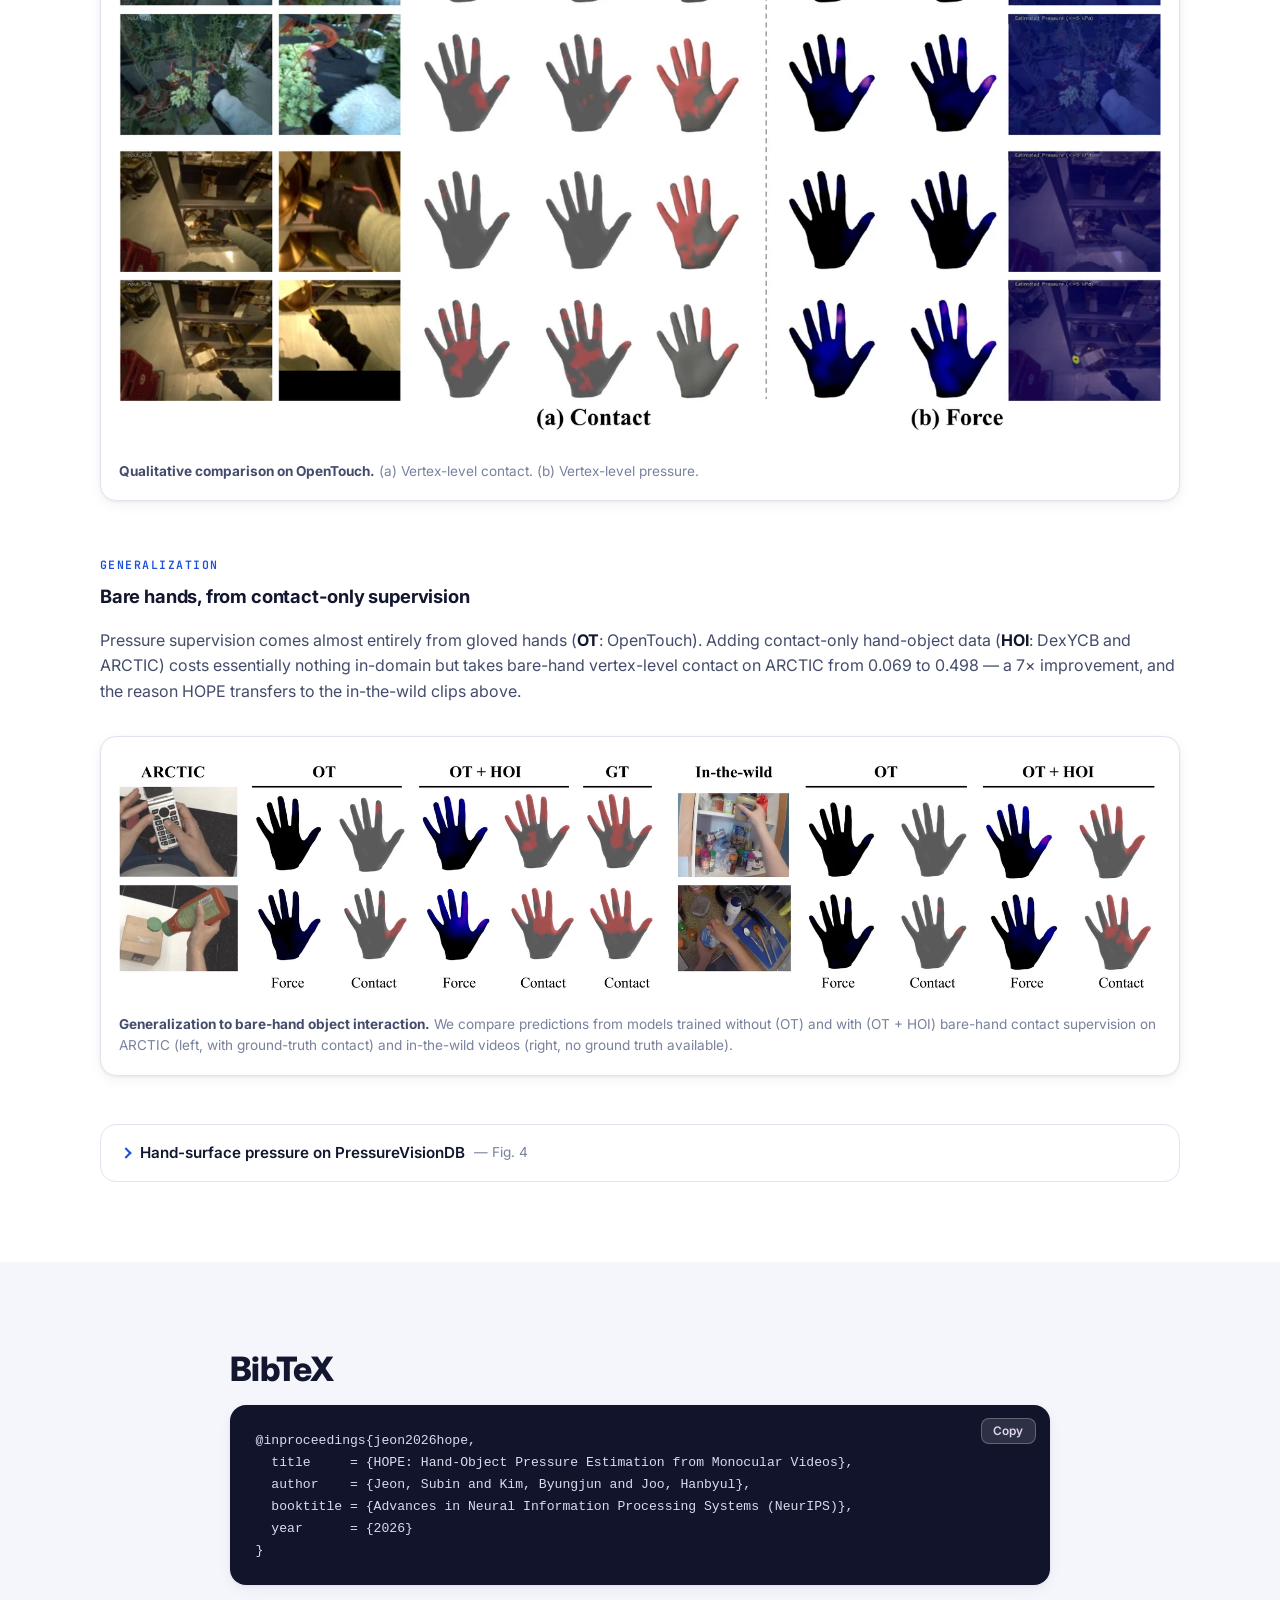
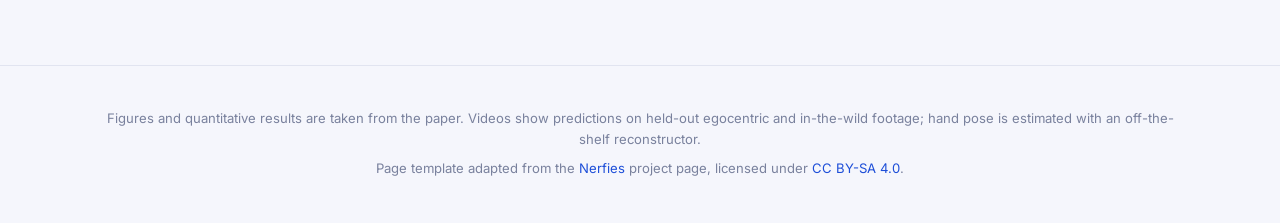
==== commit ac323c7a: "Remove the result tables Takes out all three tables, the ~45 lines of stylesheet that only they used" ====
--- a/index.html
+++ b/index.html
@@ -341,41 +341,6 @@
         <figcaption><b>Qualitative comparison on OpenTouch.</b> (a) Vertex-level contact. (b) Vertex-level pressure.</figcaption>
       </figure>
 
-      <div class="table-wrap">
-        <table>
-          <caption><b>Table 1.</b> Hand-object force estimation on OpenTouch. Force errors in parentheses are (contact region / non-contact region).</caption>
-          <thead>
-            <tr class="group">
-              <th></th><th colspan="3">Frame-level contact</th><th colspan="3">Vertex-level contact</th><th colspan="2">Vertex-level force</th>
-            </tr>
-            <tr>
-              <th>Method</th><th>F1</th><th>P</th><th>R</th><th>F1</th><th>P</th><th>R</th><th>MAE (kPa)</th><th>RMSE (kPa)</th>
-            </tr>
-          </thead>
-          <tbody>
-            <tr>
-              <td>PressureVision</td><td>0.610</td><td>0.725</td><td>0.527</td>
-              <td>0.013</td><td>0.213</td><td>0.007</td>
-              <td>1.93 <span class="sub">(8.03&nbsp;/&nbsp;0.14)</span></td><td>6.19 <span class="sub">(12.94&nbsp;/&nbsp;0.59)</span></td>
-            </tr>
-            <tr>
-              <td>PressureVision++</td><td>0.113</td><td>0.744</td><td>0.061</td>
-              <td>0.0013</td><td>0.386</td><td>0.001</td>
-              <td>1.92 <span class="sub">(8.04&nbsp;/&nbsp;0.12)</span></td><td>6.20 <span class="sub">(12.95&nbsp;/&nbsp;0.60)</span></td>
-            </tr>
-            <tr>
-              <td>HACO</td><td>0.835</td><td>0.720</td><td class="best">0.994</td>
-              <td>0.361</td><td>0.256</td><td>0.611</td>
-              <td class="dash">&ndash;</td><td class="dash">&ndash;</td>
-            </tr>
-            <tr class="is-ours">
-              <td>HOPE (ours)</td><td class="best">0.874</td><td class="best">0.817</td><td>0.940</td>
-              <td class="best">0.660</td><td class="best">0.647</td><td class="best">0.673</td>
-              <td class="best">1.808 <span class="sub">(5.84&nbsp;/&nbsp;0.61)</span></td><td class="best">4.998 <span class="sub">(10.13&nbsp;/&nbsp;1.39)</span></td>
-            </tr>
-          </tbody>
-        </table>
-      </div>
     </div>
 
     <!-- Generalization -->
@@ -383,10 +348,10 @@
       <p class="eyebrow">Generalization</p>
       <h3 class="subhead">Bare hands, from contact-only supervision</h3>
       <p class="prose">
-        Pressure supervision comes almost entirely from gloved hands. Adding contact-only HOI data
-        costs essentially nothing in-domain but takes bare-hand vertex-level contact on ARCTIC from
-        0.069 to 0.498 &mdash; a 7&times; improvement, and the reason HOPE transfers to the in-the-wild
-        clips above.
+        Pressure supervision comes almost entirely from gloved hands (<b>OT</b>: OpenTouch). Adding
+        contact-only hand-object data (<b>HOI</b>: DexYCB and ARCTIC) costs essentially nothing
+        in-domain but takes bare-hand vertex-level contact on ARCTIC from 0.069 to 0.498 &mdash; a
+        7&times; improvement, and the reason HOPE transfers to the in-the-wild clips above.
       </p>
 
       <figure class="figure">
@@ -402,51 +367,12 @@
         </figcaption>
       </figure>
 
-      <div class="table-wrap">
-        <table>
-          <caption>
-            <b>Table 2.</b> Training-data composition. <b>OT</b>: OpenTouch (force), <b>PV</b>:
-            PressureVisionDB (force), <b>HOI</b>: DexYCB + ARCTIC (contact only).
-          </caption>
-          <thead>
-            <tr class="group">
-              <th colspan="3">Training data</th><th colspan="3">OpenTouch</th><th colspan="2">PVDB</th><th colspan="2">ARCTIC (bare hand)</th>
-            </tr>
-            <tr>
-              <th>OT</th><th>PV</th><th>HOI</th>
-              <th>Frame F1</th><th>Vertex F1</th><th>MAE</th>
-              <th>Frame F1</th><th>MAE</th>
-              <th>Frame F1</th><th>Vertex F1</th>
-            </tr>
-          </thead>
-          <tbody>
-            <tr>
-              <td class="check">&#10003;</td><td class="dash">&ndash;</td><td class="dash">&ndash;</td>
-              <td>0.871</td><td>0.657</td><td class="best">1.840</td>
-              <td>0.725</td><td>0.822</td>
-              <td>0.835</td><td>0.137</td>
-            </tr>
-            <tr>
-              <td class="check">&#10003;</td><td class="check">&#10003;</td><td class="dash">&ndash;</td>
-              <td class="best">0.878</td><td class="best">0.672</td><td>1.841</td>
-              <td class="best">0.908</td><td class="best">0.265</td>
-              <td>0.765</td><td>0.069</td>
-            </tr>
-            <tr class="is-ours">
-              <td class="check">&#10003;</td><td class="check">&#10003;</td><td class="check">&#10003;</td>
-              <td>0.876</td><td>0.671</td><td>1.866</td>
-              <td>0.892</td><td>0.285</td>
-              <td class="best">0.947</td><td class="best">0.498</td>
-            </tr>
-          </tbody>
-        </table>
-      </div>
     </div>
 
     <!-- Collapsed extras -->
     <div class="reveal" style="margin-top:3rem">
       <details class="more">
-        <summary>Hand-surface pressure on PressureVisionDB <span>&mdash; Table 3, Fig. 4</span></summary>
+        <summary>Hand-surface pressure on PressureVisionDB <span>&mdash; Fig. 4</span></summary>
         <div class="more__body">
           <p class="prose">
             The same vertex-space model is competitive on frame-level contact and achieves the lowest
@@ -463,22 +389,6 @@
                  alt="Qualitative comparison on PressureVision, with vertex-level predictions projected onto the image plane.">
             <figcaption><b>Qualitative comparison on PressureVision.</b> Our vertex-level predictions are projected onto the image plane for comparison.</figcaption>
           </figure>
-          <div class="table-wrap">
-            <table>
-              <caption><b>Table 3.</b> Hand-surface force estimation on PressureVisionDB.</caption>
-              <thead>
-                <tr class="group">
-                  <th></th><th colspan="3">Frame-level contact</th><th colspan="2">Pixel-level IoU</th><th colspan="2">Vertex-level force</th>
-                </tr>
-                <tr><th>Method</th><th>F1</th><th>P</th><th>R</th><th>Contact</th><th>Volume</th><th>MAE (kPa)</th><th>RMSE (kPa)</th></tr>
-              </thead>
-              <tbody>
-                <tr><td>PressureVision</td><td class="best">0.939</td><td class="best">0.977</td><td>0.904</td><td class="best">0.547</td><td class="best">0.411</td><td>0.471</td><td>3.726</td></tr>
-                <tr><td>PressureVision++</td><td>0.248</td><td>0.963</td><td>0.143</td><td>0.022</td><td>0.021</td><td class="best">0.248</td><td>3.025</td></tr>
-                <tr class="is-ours"><td>HOPE (ours)</td><td>0.905</td><td>0.891</td><td class="best">0.920</td><td>0.328</td><td>0.218</td><td>0.449</td><td class="best">2.314</td></tr>
-              </tbody>
-            </table>
-          </div>
         </div>
       </details>
 
--- a/static/css/index.css
+++ b/static/css/index.css
@@ -326,46 +326,7 @@
 .card h3 { font-size: 1.03rem; margin: 0 0 0.55rem; }
 .card p { font-size: 0.9rem; line-height: 1.55; color: var(--ink-soft); margin: 0; }
 
-/* ----------------------------------------------------------------- tables */
-
-.table-wrap {
-  overflow-x: auto;
-  border: 1px solid var(--border);
-  border-radius: var(--radius);
-  background: var(--surface);
-  box-shadow: var(--shadow-sm);
-  margin-top: 1.4rem;
-}
-table { border-collapse: collapse; width: 100%; font-size: 0.86rem; }
-caption {
-  caption-side: top;
-  text-align: left;
-  padding: 1rem 1.15rem 0.7rem;
-  font-size: 0.85rem;
-  color: var(--ink-faint);
-  line-height: 1.5;
-}
-caption b { color: var(--ink-soft); }
-th, td { padding: 0.5rem 0.85rem; text-align: right; white-space: nowrap; }
-th:first-child, td:first-child { text-align: left; }
-thead th {
-  font-size: 0.72rem;
-  font-weight: 600;
-  letter-spacing: 0.04em;
-  text-transform: uppercase;
-  color: var(--ink-faint);
-  border-bottom: 1px solid var(--border);
-}
-thead tr.group th { text-transform: none; letter-spacing: 0; color: var(--ink-soft); border-bottom: none; padding-bottom: 0.15rem; }
-tbody td { font-family: var(--font-mono); font-variant-numeric: tabular-nums; color: var(--ink-soft); border-top: 1px solid var(--border); }
-tbody td:first-child { font-family: var(--font-sans); color: var(--ink); }
-tbody tr.is-ours td { background: var(--accent-soft); color: var(--ink); font-weight: 600; }
-tbody tr.is-ours td:first-child { color: var(--accent); }
-td.best, th.best { font-weight: 700; color: var(--ink); }
-tbody tr.is-ours td.best { color: var(--accent); }
-td .sub { font-size: 0.78em; color: var(--ink-faint); font-weight: 400; }
-.check { color: var(--accent); }
-.dash { color: var(--ink-faint); }
+/* ------------------------------------------------------------- disclosure */
 
 details.more {
   border: 1px solid var(--border);
@@ -399,7 +360,6 @@
 details.more > summary span { font-weight: 400; color: var(--ink-faint); font-size: 0.85rem; }
 .more__body { padding: 0 1.2rem 1.4rem; }
 .more__body .figure { margin-top: 0.4rem; }
-.more__body .table-wrap { box-shadow: none; }
 
 /* ----------------------------------------------------------------- bibtex */
 
@@ -537,8 +497,6 @@
 .seg__btn:hover { color: var(--ink); }
 .seg__btn.is-active { background: var(--accent); color: #fff; }
 
-/* Not `.check` — the result tables use td.check for their tick marks, and
-   display:inline-flex on a <td> drops it out of the table's column model. */
 .toggle { display: inline-flex; align-items: center; gap: 0.35rem; font-size: 0.75rem; cursor: pointer; }
 .toggle input { accent-color: var(--accent); }
 
